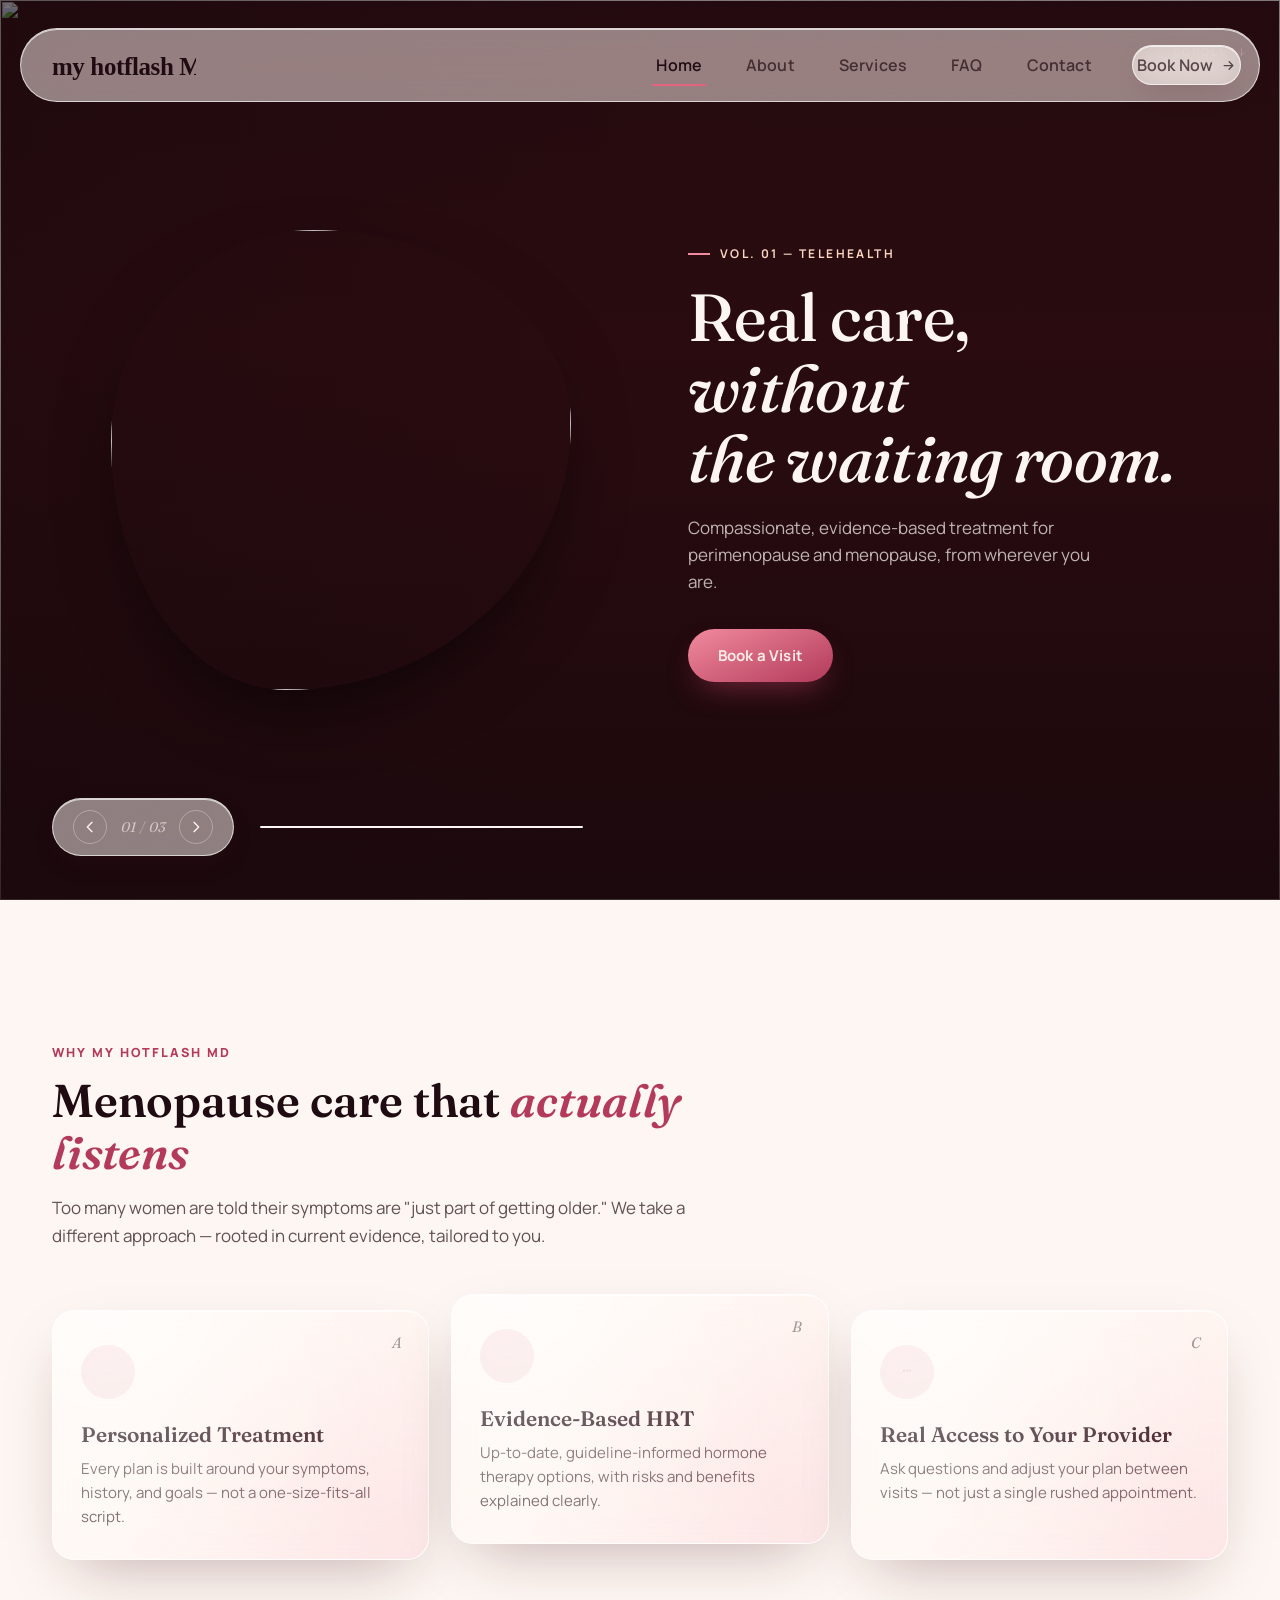
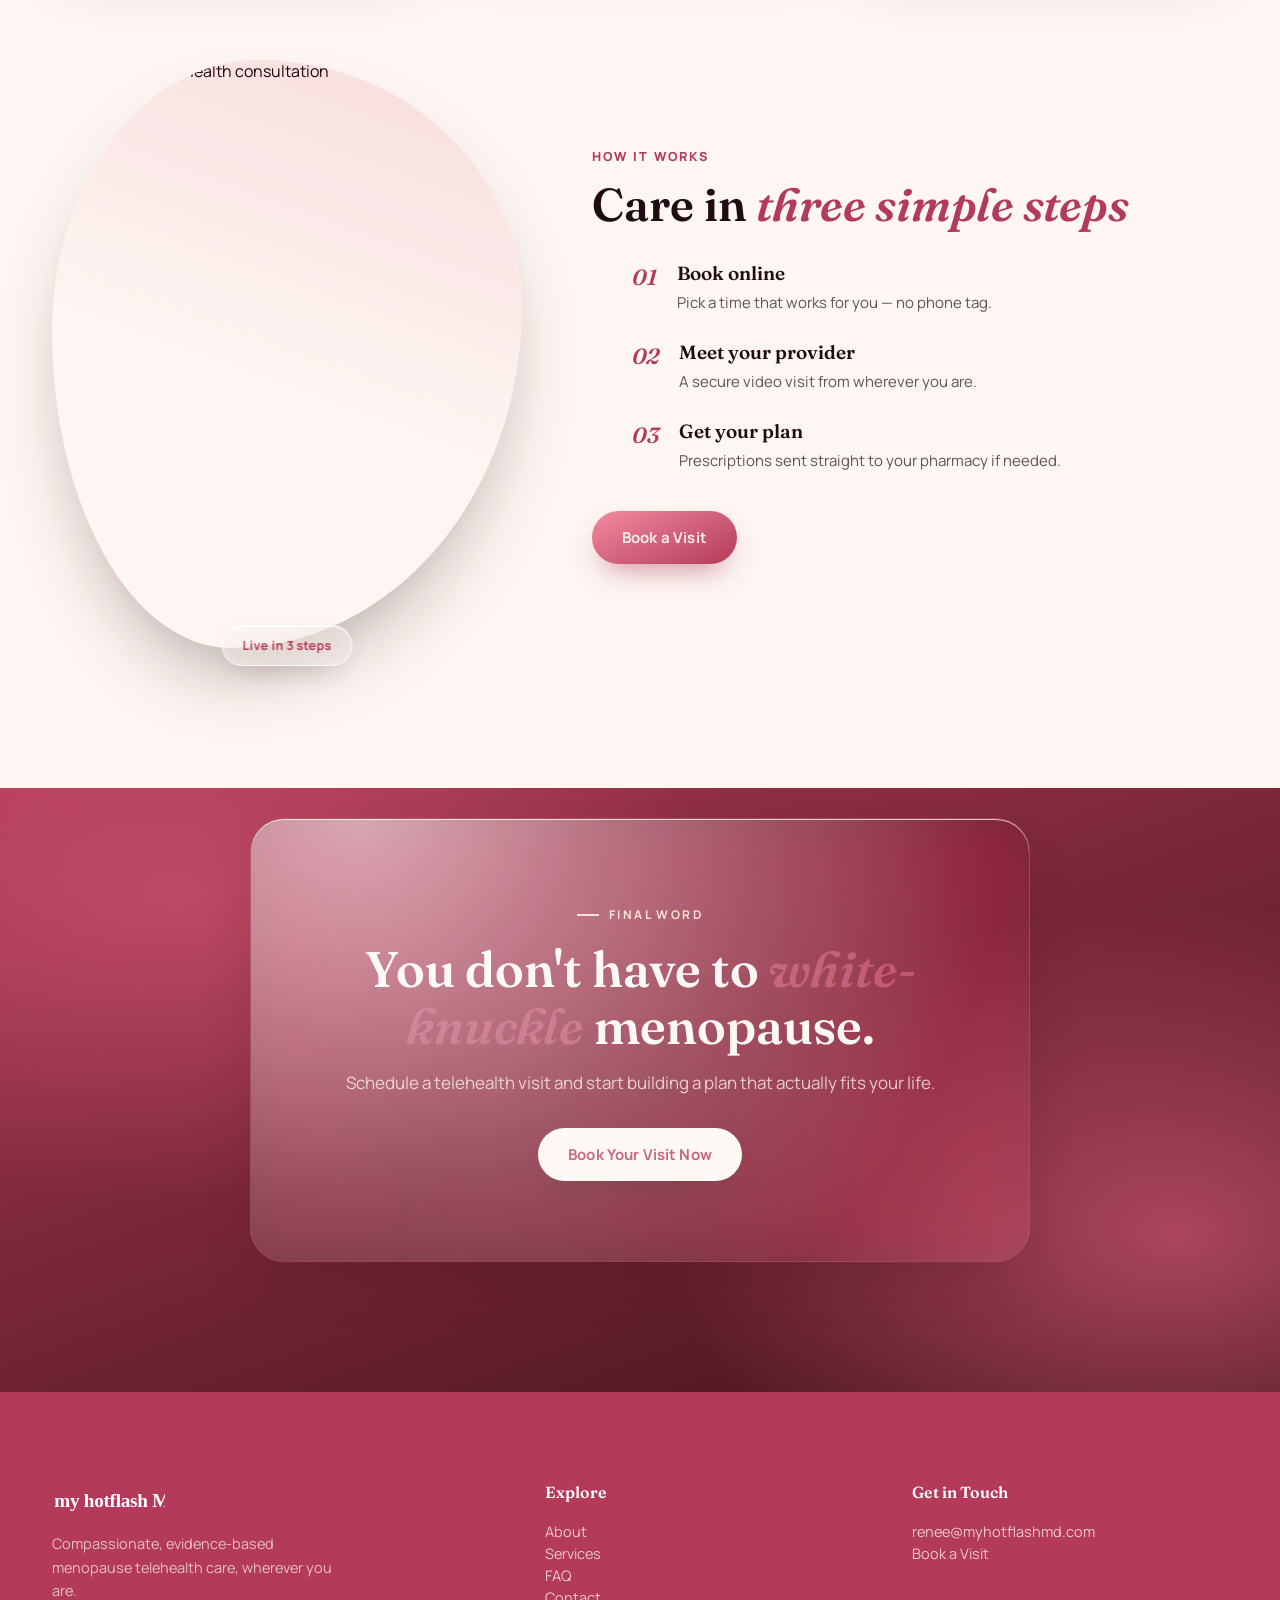
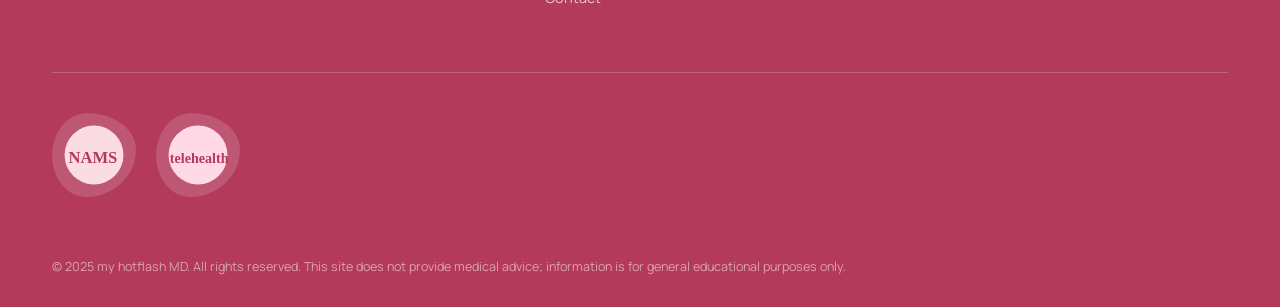
==== index.html @ b51e24e4 "Add files via upload" ====
<!DOCTYPE html>
<html lang="en">
<head>
  <meta charset="UTF-8" />
  <meta name="viewport" content="width=device-width, initial-scale=1.0" />
  <title>my hotflash MD · pink · menopause telehealth</title>
  <meta name="description" content="Compassionate, evidence-based menopause and perimenopause care from the comfort of home. Book a telehealth visit with my hotflash MD." />
  <link rel="icon" href="data:image/svg+xml,%3Csvg xmlns='http://www.w3.org/2000/svg' viewBox='0 0 100 100'%3E%3Ccircle cx='50' cy='50' r='46' fill='%23e5637f'/%3E%3Cpath d='M34 42c4-6 12-8 18-4 6-4 14-2 18 4-2 8-8 14-18 18-10-4-16-10-18-18z' fill='%23fbdce3'/%3E%3C/svg%3E" />
  <link rel="preconnect" href="https://fonts.googleapis.com" />
  <link rel="preconnect" href="https://fonts.gstatic.com" crossorigin />
  <link href="https://fonts.googleapis.com/css2?family=Fraunces:ital,opsz,wght@0,9..144,400;0,9..144,500;0,9..144,600;0,9..144,700;1,9..144,500;1,9..144,600&family=Manrope:wght@400;500;600;700;800&display=swap" rel="stylesheet" />
  <link rel="stylesheet" href="style.css?v=2.0" />
</head>
<body>

<div class="grain" aria-hidden="true"></div>

<header class="site-header" data-header>
  <div class="header-inner">
    <a href="index.html" class="logo-link"><img src="data:image/svg+xml,%3Csvg xmlns='http://www.w3.org/2000/svg' viewBox='0 0 200 60'%3E%3Ctext x='4' y='44' font-family='Fraunces, serif' font-weight='700' font-size='34' fill='%231F0C12' letter-spacing='-0.5'%3Emy hotflash MD%3C/text%3E%3C/svg%3E" alt="my hotflash MD" /></a>

    <nav class="main-nav" data-nav>
      <ul>
        <li><a href="index.html" class="active">Home</a></li>
        <li><a href="about.html">About</a></li>
        <li><a href="services.html">Services</a></li>
        <li><a href="faq.html">FAQ</a></li>
        <li><a href="contact.html">Contact</a></li>
      </ul>
      <a href="https://calendly.com/renee-myhotflashmd/new-meeting" class="nav-cta glass-pill" target="_blank" rel="noopener">
        <span>Book Now</span>
        <svg viewBox="0 0 24 24" width="15" height="15" fill="none" stroke="currentColor" stroke-width="2" stroke-linecap="round" stroke-linejoin="round"><path d="M5 12h14M13 6l6 6-6 6"/></svg>
      </a>
    </nav>

    <button class="nav-toggle" data-nav-toggle aria-label="Toggle menu" aria-expanded="false">
      <span></span><span></span><span></span>
    </button>
  </div>
</header>

<!-- ========== MAGAZINE SPREAD HERO · blurred bg + blob image overlay ========== -->
<section class="spread" data-spread aria-roledescription="carousel" aria-label="Introduction">

  <!-- slide 1 -->
  <article class="spread-slide is-active" data-spread-slide>
    <div class="spread-bg" aria-hidden="true">
      <img src="https://images.unsplash.com/photo-1489533119213-66a5cd877091?w=1400&h=1000&fit=crop&crop=center" alt="" loading="lazy" />
    </div>
    <div class="spread-grid">
      <div class="spread-blob" aria-hidden="true">
        <img src="https://images.unsplash.com/photo-1489533119213-66a5cd877091?w=600&h=600&fit=crop&crop=center" alt="" loading="lazy" />
      </div>
      <div class="spread-copy">
        <span class="issue-tag">Vol. 01 — Telehealth</span>
        <h1>Real care,<br /><em>without the&nbsp;waiting&nbsp;room.</em></h1>
        <p>Compassionate, evidence-based treatment for perimenopause and menopause, from wherever you are.</p>
        <a href="https://calendly.com/renee-myhotflashmd/new-meeting" class="btn btn-primary" target="_blank" rel="noopener">Book a Visit</a>
      </div>
    </div>
  </article>

  <!-- slide 2 -->
  <article class="spread-slide" data-spread-slide>
    <div class="spread-bg" aria-hidden="true">
      <img src="https://images.unsplash.com/photo-1545205597-3d9d02c29597?w=1400&h=1000&fit=crop&crop=center" alt="" loading="lazy" />
    </div>
    <div class="spread-grid">
      <div class="spread-blob" aria-hidden="true">
        <img src="https://images.unsplash.com/photo-1545205597-3d9d02c29597?w=600&h=600&fit=crop&crop=center" alt="" loading="lazy" />
      </div>
      <div class="spread-copy">
        <span class="issue-tag">Vol. 02 — Hormone Therapy</span>
        <h1>Hormone therapy,<br /><em>explained&nbsp;honestly.</em></h1>
        <p>Clear guidance on risks, benefits, and options — grounded in current clinical evidence, not fear.</p>
        <a href="services.html" class="btn btn-outline">Explore Services</a>
      </div>
    </div>
  </article>

  <!-- slide 3 -->
  <article class="spread-slide" data-spread-slide>
    <div class="spread-bg" aria-hidden="true">
      <img src="https://images.unsplash.com/photo-1515377905703-c4788e51af15?w=1400&h=1000&fit=crop&crop=center" alt="" loading="lazy" />
    </div>
    <div class="spread-grid">
      <div class="spread-blob" aria-hidden="true">
        <img src="https://images.unsplash.com/photo-1515377905703-c4788e51af15?w=600&h=600&fit=crop&crop=center" alt="" loading="lazy" />
      </div>
      <div class="spread-copy">
        <span class="issue-tag">Vol. 03 — Ongoing Care</span>
        <h1>A provider<br />who's <em>actually&nbsp;there.</em></h1>
        <p>Ask questions and adjust your plan between visits — not just during one rushed appointment.</p>
        <a href="https://calendly.com/renee-myhotflashmd/new-meeting" class="btn btn-primary" target="_blank" rel="noopener">Book a Visit</a>
      </div>
    </div>
  </article>

  <div class="spread-controls">
    <div class="folio glass-pill">
      <button class="folio-arrow" data-spread-prev aria-label="Previous">
        <svg viewBox="0 0 24 24" width="16" height="16" fill="none" stroke="currentColor" stroke-width="2" stroke-linecap="round" stroke-linejoin="round"><path d="M15 5l-7 7 7 7"/></svg>
      </button>
      <div class="folio-count"><span data-spread-current>01</span><i>/</i><span data-spread-total>03</span></div>
      <button class="folio-arrow" data-spread-next aria-label="Next">
        <svg viewBox="0 0 24 24" width="16" height="16" fill="none" stroke="currentColor" stroke-width="2" stroke-linecap="round" stroke-linejoin="round"><path d="M9 5l7 7-7 7"/></svg>
      </button>
    </div>
    <div class="spread-rail" data-spread-rail>
      <span class="rail-fill" data-spread-fill></span>
    </div>
  </div>

  <div class="scroll-cue">
    <span>Scroll</span>
    <svg viewBox="0 0 24 24" width="13" height="13" fill="none" stroke="currentColor" stroke-width="1.8" stroke-linecap="round" stroke-linejoin="round"><path d="M12 5v14M6 13l6 6 6-6" /></svg>
  </div>
</section>

<!-- ========== WHY SECTION ========== -->
<section class="index-section">
  <div class="container">
    <div class="section-head reveal">
      <span class="eyebrow">Why my hotflash MD</span>
      <h2>Menopause care that <em>actually listens</em></h2>
      <p>Too many women are told their symptoms are "just part of getting older." We take a different approach — rooted in current evidence, tailored to you.</p>
    </div>

    <div class="feature-grid">
      <div class="feature glass reveal" style="--delay:0">
        <div class="glass-sheen"></div>
        <span class="feature-mark">A</span>
        <div class="icon-draw">
          <svg viewBox="0 0 48 48" fill="none" xmlns="http://www.w3.org/2000/svg" stroke-width="1.6" stroke-linecap="round" stroke-linejoin="round">
            <path class="draw-path" d="M24 40s-13-8.6-17.6-16.4C3.5 16.8 6.6 9.5 13 9.5c4 0 6.9 2.3 8.6 4.9 1.7-2.6 4.6-4.9 8.6-4.9 6.4 0 9.5 7.3 6.6 14.1C33.2 31.4 24 40 24 40z" />
          </svg>
        </div>
        <h3>Personalized Treatment</h3>
        <p>Every plan is built around your symptoms, history, and goals — not a one-size-fits-all script.</p>
      </div>

      <div class="feature glass reveal offset" style="--delay:1">
        <div class="glass-sheen"></div>
        <span class="feature-mark">B</span>
        <div class="icon-draw">
          <svg viewBox="0 0 48 48" fill="none" xmlns="http://www.w3.org/2000/svg" stroke-width="1.6" stroke-linecap="round" stroke-linejoin="round">
            <path class="draw-path" d="M28 6H14a4 4 0 0 0-4 4v28a4 4 0 0 0 4 4h20a4 4 0 0 0 4-4V16L28 6z" />
            <path class="draw-path" d="M28 6v10h10" />
            <path class="draw-path" d="M18 26h12M18 32.5h12M18 19.5h6" />
          </svg>
        </div>
        <h3>Evidence-Based HRT</h3>
        <p>Up-to-date, guideline-informed hormone therapy options, with risks and benefits explained clearly.</p>
      </div>

      <div class="feature glass reveal" style="--delay:2">
        <div class="glass-sheen"></div>
        <span class="feature-mark">C</span>
        <div class="icon-draw">
          <svg viewBox="0 0 48 48" fill="none" xmlns="http://www.w3.org/2000/svg" stroke-width="1.6" stroke-linecap="round" stroke-linejoin="round">
            <path class="draw-path" d="M8 10h32v22H16l-8 8V10z" />
            <circle class="draw-dot" cx="18" cy="21" r="1.2" fill="currentColor" stroke="none" />
            <circle class="draw-dot" cx="24" cy="21" r="1.2" fill="currentColor" stroke="none" />
            <circle class="draw-dot" cx="30" cy="21" r="1.2" fill="currentColor" stroke="none" />
          </svg>
        </div>
        <h3>Real Access to Your Provider</h3>
        <p>Ask questions and adjust your plan between visits — not just a single rushed appointment.</p>
      </div>
    </div>
  </div>
</section>

<!-- ========== HOW IT WORKS ========== -->
<section class="notes-section">
  <div class="container story-grid">
    <div class="story-visual reveal">
      <div class="blob-shape">
        <img src="https://images.unsplash.com/photo-1573496359142-b8d87734a5a2?w=600&h=750&fit=crop&crop=center" alt="Woman in a telehealth consultation" loading="lazy" />
      </div>
      <span class="story-tag glass-pill">Live in 3 steps</span>
    </div>
    <div class="story-content">
      <span class="eyebrow">How It Works</span>
      <h2>Care in <em>three simple steps</em></h2>
      <ol class="story-steps">
        <li class="reveal" style="--delay:0">
          <span class="step-index">01</span>
          <div><h3>Book online</h3><p>Pick a time that works for you — no phone tag.</p></div>
        </li>
        <li class="reveal" style="--delay:1">
          <span class="step-index">02</span>
          <div><h3>Meet your provider</h3><p>A secure video visit from wherever you are.</p></div>
        </li>
        <li class="reveal" style="--delay:2">
          <span class="step-index">03</span>
          <div><h3>Get your plan</h3><p>Prescriptions sent straight to your pharmacy if needed.</p></div>
        </li>
      </ol>
      <a href="https://calendly.com/renee-myhotflashmd/new-meeting" class="btn btn-primary" target="_blank" rel="noopener">Book a Visit</a>
    </div>
  </div>
</section>

<!-- ========== CTA ========== -->
<section class="cta-band">
  <div class="cta-glow" aria-hidden="true"></div>
  <div class="container">
    <div class="cta-glass glass reveal">
      <div class="glass-sheen"></div>
      <span class="issue-tag issue-tag--light">Final Word</span>
      <h2>You don't have to <em>white-knuckle</em> menopause.</h2>
      <p>Schedule a telehealth visit and start building a plan that actually fits your life.</p>
      <a href="https://calendly.com/renee-myhotflashmd/new-meeting" class="btn btn-light" target="_blank" rel="noopener">Book Your Visit Now</a>
    </div>
  </div>
</section>

<!-- ========== FOOTER - PINK THEME ========== -->
<footer class="site-footer">
  <div class="footer-blob-bg" aria-hidden="true">
    <div class="blob"></div>
    <div class="blob2"></div>
  </div>

  <div class="container">
    <div class="footer-inner">
      <div class="footer-brand">
        <img src="data:image/svg+xml,%3Csvg xmlns='http://www.w3.org/2000/svg' viewBox='0 0 200 60'%3E%3Ctext x='4' y='44' font-family='Fraunces, serif' font-weight='700' font-size='34' fill='%23fbf1ea' letter-spacing='-0.5'%3Emy hotflash MD%3C/text%3E%3C/svg%3E" alt="my hotflash MD" />
        <p>Compassionate, evidence-based menopause telehealth care, wherever you are.</p>
      </div>
      <div class="footer-col">
        <h4>Explore</h4>
        <ul>
          <li><a href="about.html">About</a></li>
          <li><a href="services.html">Services</a></li>
          <li><a href="faq.html">FAQ</a></li>
          <li><a href="contact.html">Contact</a></li>
        </ul>
      </div>
      <div class="footer-col">
        <h4>Get in Touch</h4>
        <ul>
          <li><a href="mailto:renee@myhotflashmd.com">renee@myhotflashmd.com</a></li>
          <li><a href="https://calendly.com/renee-myhotflashmd/new-meeting" target="_blank" rel="noopener">Book a Visit</a></li>
        </ul>
      </div>
    </div>

    <div class="badge-row">
      <div class="badge-blob">
        <img src="data:image/svg+xml,%3Csvg xmlns='http://www.w3.org/2000/svg' viewBox='0 0 100 100'%3E%3Ccircle cx='50' cy='50' r='46' fill='%23fbdce3'/%3E%3Ctext x='10' y='62' font-family='Fraunces, serif' font-weight='600' font-size='26' fill='%23b33a5a'%3ENAMS%3C/text%3E%3C/svg%3E" alt="NAMS Certified" loading="lazy" />
      </div>
      <div class="badge-blob">
        <img src="data:image/svg+xml,%3Csvg xmlns='http://www.w3.org/2000/svg' viewBox='0 0 100 100'%3E%3Ccircle cx='50' cy='50' r='46' fill='%23ffd9e6'/%3E%3Ctext x='6' y='62' font-family='Fraunces, serif' font-weight='600' font-size='22' fill='%23b33a5a'%3Etelehealth%3C/text%3E%3C/svg%3E" alt="Telehealth Excellence" loading="lazy" />
      </div>
    </div>

    <div class="footer-bottom">
      &copy; 2025 my hotflash MD. All rights reserved. This site does not provide medical advice; information is for general educational purposes only.
    </div>
  </div>
</footer>

<script src="nav.js?v=2.0"></script>
</body>
</html>
---- style.css ----
/* =========================================================
   my hotflash MD — PINK REVIVAL · blurred hero background
   ========================================================= */

:root {
  --paper: #FDF6F2;
  --paper-soft: #FCE8E0;
  --paper-line: rgba(229, 99, 127, 0.2);

  --ink: #1F0C12;
  --ink-soft: rgba(31, 12, 18, 0.7);
  --ink-faint: rgba(31, 12, 18, 0.4);

  --brick: #B0362A;
  --brick-deep: #7C2620;
  --brick-bright: #D4523F;
  --wine: #45141B;
  --wine-deep: #2C0C10;
  --blush: #FAD5C0;
  --gold: #C99A52;

  --rose: #E5637F;
  --rose-bright: #F28B9F;
  --rose-deep: #B33A5A;
  --rose-soft: #FBDCE3;
  --pink-petals: #FFD9E6;
  --pink-mist: rgba(245, 180, 200, 0.35);

  --glass-bg: rgba(255, 250, 246, 0.5);
  --glass-bg-dark: rgba(69, 20, 27, 0.38);
  --glass-border: rgba(255, 255, 255, 0.65);
  --glass-border-dark: rgba(255, 220, 205, 0.25);

  --font-display: "Fraunces", "Iowan Old Style", Georgia, serif;
  --font-body: "Manrope", -apple-system, BlinkMacSystemFont, sans-serif;

  --container: 1240px;
  --radius-lg: 34px;
  --radius-md: 22px;
  --radius-sm: 14px;

  --ease: cubic-bezier(.22, 1, .36, 1);
}

*, *::before, *::after { box-sizing: border-box; }
html { scroll-behavior: smooth; }
@media (prefers-reduced-motion: reduce) {
  html { scroll-behavior: auto; }
  *, *::before, *::after { animation-duration: 0.001ms !important; animation-iteration-count: 1 !important; transition-duration: 0.001ms !important; }
}

body {
  margin: 0;
  font-family: var(--font-body);
  background: var(--paper);
  color: var(--ink);
  -webkit-font-smoothing: antialiased;
  overflow-x: hidden;
}

img { max-width: 100%; display: block; }
a { color: inherit; text-decoration: none; }
ul { list-style: none; margin: 0; padding: 0; }
button { font-family: inherit; cursor: pointer; }
:focus-visible { outline: 2px solid var(--rose); outline-offset: 3px; }

.container {
  max-width: var(--container);
  margin: 0 auto;
  padding: 0 32px;
}

.grain {
  position: fixed; inset: 0; z-index: 2000; pointer-events: none;
  opacity: 0.035; mix-blend-mode: multiply;
  background-image: url("data:image/svg+xml,%3Csvg xmlns='http://www.w3.org/2000/svg' width='120' height='120'%3E%3Cfilter id='n'%3E%3CfeTurbulence type='fractalNoise' baseFrequency='0.9' numOctaves='2' stitchTiles='stitch'/%3E%3C/filter%3E%3Crect width='100%25' height='100%25' filter='url(%23n)'/%3E%3C/svg%3E");
}

/* ---- glass ---- */
.glass {
  position: relative;
  background: var(--glass-bg);
  border: 1px solid var(--glass-border);
  backdrop-filter: blur(22px) saturate(160%);
  -webkit-backdrop-filter: blur(22px) saturate(160%);
  box-shadow:
    0 1px 0 rgba(255,255,255,0.7) inset,
    0 24px 60px -24px rgba(69, 20, 27, 0.35);
  overflow: hidden;
}
.glass-sheen {
  position: absolute; inset: -40%;
  background:
    radial-gradient(circle at 30% 20%, rgba(255,255,255,0.6), transparent 55%),
    radial-gradient(circle at 78% 82%, rgba(240,131,156,0.35), transparent 50%);
  pointer-events: none;
  mix-blend-mode: screen;
  animation: sheen-drift 9s ease-in-out infinite;
}
@keyframes sheen-drift {
  0%, 100% { transform: translate(0,0) rotate(0deg); }
  50% { transform: translate(6%, 4%) rotate(6deg); }
}
.glass-pill {
  display: inline-flex; align-items: center; gap: 8px;
  padding: 11px 20px;
  border-radius: 999px;
  background: var(--glass-bg);
  border: 1px solid var(--glass-border);
  backdrop-filter: blur(18px) saturate(160%);
  -webkit-backdrop-filter: blur(18px) saturate(160%);
  box-shadow: 0 1px 0 rgba(255,255,255,0.7) inset, 0 10px 30px -14px rgba(69,20,27,0.4);
}

.btn {
  display: inline-flex; align-items: center; gap: 10px;
  font-family: var(--font-body);
  font-weight: 700;
  font-size: 15px;
  letter-spacing: 0.01em;
  padding: 16px 30px;
  border-radius: 999px;
  transition: transform .45s var(--ease), box-shadow .45s var(--ease), background .3s ease;
}
.btn-primary {
  background: linear-gradient(155deg, var(--rose-bright), var(--rose-deep));
  color: #FDEDE7;
  box-shadow: 0 14px 30px -12px rgba(179, 58, 90, 0.65);
}
.btn-primary:hover { transform: translateY(-3px); box-shadow: 0 18px 36px -12px rgba(179,58,90,0.75); }
.btn-outline {
  background: transparent;
  color: var(--ink);
  border: 1.5px solid var(--rose-deep);
}
.btn-outline:hover { background: var(--rose-deep); color: var(--paper); transform: translateY(-3px); }
.btn-light {
  background: var(--paper);
  color: var(--rose-deep);
  box-shadow: 0 14px 30px -12px rgba(0,0,0,0.25);
}
.btn-light:hover { transform: translateY(-3px); }

/* ---- header - bigger & responsive ---- */
.site-header {
  position: fixed; top: 0; left: 0; right: 0; z-index: 500;
  padding: 28px 0;
  transition: padding .4s var(--ease), background .4s var(--ease);
}
.site-header.is-scrolled { padding: 16px 0; }
.header-inner {
  max-width: var(--container);
  margin: 0 auto;
  padding: 14px 18px 14px 28px;
  display: flex; align-items: center; justify-content: space-between;
  border-radius: 999px;
  background: rgba(255, 250, 246, 0.5);
  border: 1px solid var(--glass-border);
  backdrop-filter: blur(24px) saturate(180%);
  -webkit-backdrop-filter: blur(24px) saturate(180%);
  box-shadow: 0 1px 0 rgba(255,255,255,0.7) inset;
  transition: box-shadow .4s var(--ease), background .4s var(--ease), padding .4s var(--ease);
}
.site-header.is-scrolled .header-inner {
  background: rgba(255, 250, 246, 0.88);
  box-shadow: 0 1px 0 rgba(255,255,255,0.7) inset, 0 16px 40px -22px rgba(69,20,27,0.35);
}
.logo-link img { height: 44px; width: auto; }

.main-nav {
  display: flex; align-items: center; gap: 36px;
}
.main-nav ul {
  display: flex; gap: 36px;
}
.main-nav a {
  font-size: 16px; font-weight: 600; color: var(--ink-soft);
  position: relative; padding: 8px 4px;
  letter-spacing: 0.01em;
}
.main-nav a::after {
  content: ""; position: absolute; left: 0; right: 100%; bottom: -2px; height: 2.5px;
  background: var(--rose); transition: right .35s var(--ease);
  border-radius: 2px;
}
.main-nav a:hover, .main-nav a.active { color: var(--ink); }
.main-nav a:hover::after, .main-nav a.active::after { right: 0; }

.nav-cta {
  font-size: 15px; font-weight: 700; color: var(--rose-deep);
  padding: 12px 24px;
}
.nav-cta svg { transition: transform .3s var(--ease); }
.nav-cta:hover svg { transform: translateX(4px); }

.nav-toggle {
  display: none; width: 48px; height: 48px; border-radius: 50%;
  background: transparent; border: none;
  flex-direction: column; align-items: center; justify-content: center; gap: 6px;
  padding: 0;
}
.nav-toggle span {
  width: 24px; height: 2.5px; background: var(--ink); border-radius: 2px;
  transition: transform .35s var(--ease), opacity .3s ease;
}
.nav-toggle.is-open span:nth-child(1) { transform: translateY(8.5px) rotate(45deg); }
.nav-toggle.is-open span:nth-child(2) { opacity: 0; }
.nav-toggle.is-open span:nth-child(3) { transform: translateY(-8.5px) rotate(-45deg); }

/* ---- HERO · full-bleed background + blob image overlay ---- */
.spread {
  position: relative;
  height: 100svh;
  min-height: 620px;
  overflow: hidden;
  background: var(--wine-deep);
}

.spread-slide {
  position: absolute; inset: 0;
  opacity: 0;
  transition: opacity 1.1s var(--ease);
  pointer-events: none;
  display: flex;
  align-items: center;
  justify-content: center;
}
.spread-slide.is-active {
  opacity: 1;
  pointer-events: auto;
  z-index: 1;
}

.spread-bg {
  position: absolute; inset: 0;
  overflow: hidden;
}
.spread-bg img {
  width: 100%; height: 100%;
  object-fit: cover;
  transform: scale(1.06);
  transition: transform 9s linear;
}
.spread-slide.is-active .spread-bg img { transform: scale(1); }

.spread-bg::after {
  content: "";
  position: absolute; inset: 0;
  background:
    linear-gradient(0deg, rgba(23, 8, 12, 0.78) 0%, rgba(23, 8, 12, 0.32) 42%, rgba(23, 8, 12, 0.12) 62%, rgba(23, 8, 12, 0.38) 100%),
    linear-gradient(100deg, rgba(23, 8, 12, 0.34) 0%, transparent 46%);
}

.spread-blob {
  position: relative;
  z-index: 2;
  width: clamp(260px, 40vw, 460px);
  aspect-ratio: 1/1;
  border-radius: 44% 56% 62% 38% / 46% 42% 58% 54%;
  overflow: hidden;
  box-shadow: 0 30px 70px -20px rgba(0,0,0,0.6);
  animation: float-slow 8s ease-in-out infinite;
  margin-right: auto;
  margin-left: 5%;
  flex-shrink: 0;
}
.spread-blob img {
  width: 100%; height: 100%;
  object-fit: cover;
  transition: transform .8s var(--ease);
}
.spread-blob:hover img { transform: scale(1.08); }

@keyframes float-slow {
  0%, 100% { transform: translate(0, 0) rotate(0deg); }
  50% { transform: translate(2%, -3%) rotate(2deg); }
}

.spread-grid {
  position: relative; z-index: 1;
  height: 100%;
  width: 100%;
  max-width: var(--container);
  margin: 0 auto;
  padding: 150px 32px 130px;
  display: flex;
  align-items: center;
  justify-content: space-between;
  gap: 40px;
}

.spread-copy {
  max-width: 540px;
  flex-shrink: 0;
}
.issue-tag {
  display: inline-flex; align-items: center; gap: 10px;
  font-family: var(--font-body); font-weight: 700; font-size: 12px;
  letter-spacing: 0.2em; text-transform: uppercase;
  color: var(--blush);
}
.issue-tag::before {
  content: ""; width: 22px; height: 1.5px; background: var(--rose-bright);
}
.issue-tag--light { color: var(--blush); }
.issue-tag--light::before { background: var(--blush); }

.spread-copy h1 {
  font-family: var(--font-display);
  font-weight: 500;
  font-size: clamp(38px, 5.2vw, 68px);
  line-height: 1.06;
  letter-spacing: -0.01em;
  margin: 20px 0 20px;
  color: var(--paper);
}
.spread-copy h1 em {
  font-style: italic; font-weight: 500;
  color: var(--paper);
}
.spread-copy p {
  font-size: 17px; line-height: 1.6; color: rgba(253, 246, 242, 0.72);
  max-width: 420px; margin: 0 0 34px;
}

.spread-controls {
  position: absolute; z-index: 2; left: 0; right: 0; bottom: 0;
  max-width: var(--container); margin: 0 auto; padding: 0 32px 44px;
  display: flex; align-items: center; gap: 26px;
}
.folio {
  display: flex; align-items: center; gap: 14px;
  flex-shrink: 0;
}
.folio-arrow {
  width: 34px; height: 34px; border-radius: 50%;
  display: flex; align-items: center; justify-content: center;
  background: transparent; color: var(--paper);
  border: 1px solid rgba(253, 246, 242, 0.32);
  transition: transform .3s var(--ease), border-color .3s ease, background .3s ease;
}
.folio-arrow:hover { border-color: var(--paper); background: rgba(253,246,242,0.1); transform: scale(1.06); }
.folio-count { font-family: var(--font-display); font-style: italic; font-size: 14px; color: rgba(253,246,242,0.6); display: flex; gap: 3px; }
.folio-count i { opacity: 0.5; font-style: normal; }

.spread-rail {
  position: relative; flex: 1;
  display: flex; gap: 8px;
}
.spread-rail .rail-fill {
  display: block;
  height: 2px;
  border-radius: 2px;
  background: var(--paper);
  transition: transform 0.6s var(--ease), width 0.6s var(--ease);
  width: calc(100% / 3);
  transform: translateX(0%);
}

.scroll-cue {
  position: absolute; z-index: 2; top: 44px; right: 32px;
  display: flex; align-items: center; gap: 8px;
  font-size: 11px; font-weight: 700; letter-spacing: 0.18em; text-transform: uppercase;
  color: rgba(253, 246, 242, 0.5);
}
.scroll-cue svg { animation: cue-bob 2.4s ease-in-out infinite; }
@keyframes cue-bob { 0%,100% { transform: translateY(0); } 50% { transform: translateY(5px); } }

/* ---- reveal ---- */
.reveal { opacity: 0; transform: translateY(28px); transition: opacity .8s var(--ease), transform .8s var(--ease); transition-delay: calc(var(--delay, 0) * 90ms); }
.reveal.is-visible { opacity: 1; transform: translateY(0); }

/* ---- index section ---- */
.index-section { padding: 140px 0 40px; position: relative; }
.section-head { max-width: 640px; margin-bottom: 60px; }
.eyebrow {
  display: inline-block; font-size: 12.5px; font-weight: 800; letter-spacing: 0.16em;
  text-transform: uppercase; color: var(--rose-deep); margin-bottom: 14px;
}
.section-head h2, .story-content h2 {
  font-family: var(--font-display); font-weight: 600; font-size: clamp(30px, 4vw, 46px);
  line-height: 1.12; color: var(--ink); margin: 0 0 16px;
}
.section-head h2 em, .story-content h2 em, .cta-glass h2 em { font-style: italic; color: var(--rose-deep); }
.section-head p { font-size: 17px; line-height: 1.65; color: var(--ink-soft); margin: 0; }

.feature-grid {
  display: grid; grid-template-columns: repeat(3, 1fr); gap: 22px;
}
.feature {
  border-radius: var(--radius-md);
  padding: 34px 28px 30px;
  transition: transform .5s var(--ease), box-shadow .5s var(--ease);
}
.feature:hover { transform: translateY(-8px); }
.feature.offset { transform: translateY(-16px); }
.feature.offset:hover { transform: translateY(-24px); }
.feature-mark {
  position: absolute; top: 22px; right: 26px;
  font-family: var(--font-display); font-style: italic; font-size: 15px; color: var(--ink-faint);
}
.icon-draw {
  width: 54px; height: 54px; border-radius: 50%;
  display: flex; align-items: center; justify-content: center;
  color: var(--rose-deep);
  background: linear-gradient(160deg, rgba(229,99,127,0.18), rgba(179,58,90,0.10));
  margin-bottom: 22px;
  transition: transform .5s var(--ease), background .5s ease;
}
.icon-draw svg { width: 24px; height: 24px; }
.feature:hover .icon-draw {
  transform: rotate(-8deg) scale(1.08);
  background: linear-gradient(160deg, rgba(229,99,127,0.3), rgba(179,58,90,0.16));
}
.draw-path {
  stroke-dasharray: 140; stroke-dashoffset: 140;
  animation: draw-in 1.6s var(--ease) forwards;
  animation-play-state: paused;
}
.feature.is-visible .draw-path { animation-play-state: running; }
.draw-dot { opacity: 0; animation: dot-in .4s ease forwards 1.2s; animation-play-state: paused; }
.feature.is-visible .draw-dot { animation-play-state: running; }
@keyframes draw-in { to { stroke-dashoffset: 0; } }
@keyframes dot-in { to { opacity: 1; } }

.feature h3 { font-family: var(--font-display); font-weight: 600; font-size: 21px; margin: 0 0 10px; color: var(--ink); }
.feature p { font-size: 15px; line-height: 1.6; color: var(--ink-soft); margin: 0; }

/* ---- notes ---- */
.notes-section { padding: 60px 0 140px; }
.story-grid { display: grid; grid-template-columns: 0.85fr 1.15fr; gap: 70px; align-items: center; }
.story-visual { position: relative; }
.blob-shape {
  position: relative;
  border-radius: 44% 56% 62% 38% / 46% 42% 58% 54%;
  overflow: hidden;
  box-shadow: 0 40px 80px -30px rgba(44,12,16,0.4);
  animation: float-slow 8s ease-in-out infinite;
}
.blob-shape::after {
  content: ""; position: absolute; inset: 0;
  background: linear-gradient(200deg, rgba(229,99,127,0.18), transparent 55%);
  mix-blend-mode: soft-light;
}
.blob-shape img {
  width: 100%; height: 100%; object-fit: cover; aspect-ratio: 4/5;
  filter: saturate(1.12) contrast(1.05);
  transition: transform .8s var(--ease);
}
.blob-shape:hover img { transform: scale(1.06); }
.story-tag {
  position: absolute; bottom: -18px; left: 50%; transform: translateX(-50%);
  font-size: 12.5px; font-weight: 700; color: var(--rose-deep);
  white-space: nowrap;
  animation: float-slow 5s ease-in-out infinite;
}
.story-steps { margin: 30px 0 38px; display: flex; flex-direction: column; gap: 26px; }
.story-steps li { display: flex; gap: 20px; align-items: flex-start; }
.step-index {
  font-family: var(--font-display); font-style: italic; font-weight: 600; font-size: 22px;
  color: var(--rose-deep); flex-shrink: 0; padding-top: 2px;
}
.story-steps h3 { font-family: var(--font-display); font-weight: 600; font-size: 19px; margin: 0 0 6px; }
.story-steps p { font-size: 15px; color: var(--ink-soft); margin: 0; line-height: 1.55; }

/* ---- cta ---- */
.cta-band {
  position: relative; padding: 30px 0 130px; overflow: hidden;
}
.cta-glow {
  position: absolute; inset: -10% -10% -30%;
  background:
    radial-gradient(60% 60% at 20% 20%, rgba(229,99,127,0.5), transparent 60%),
    radial-gradient(55% 65% at 85% 60%, rgba(229,99,127,0.6), transparent 60%),
    linear-gradient(160deg, var(--rose-deep), var(--wine-deep));
  border-radius: 60px;
  z-index: 0;
  animation: glow-turn 16s linear infinite;
}
@keyframes glow-turn {
  0% { filter: hue-rotate(0deg); }
  50% { filter: hue-rotate(4deg); }
  100% { filter: hue-rotate(0deg); }
}
.cta-band .container { position: relative; z-index: 1; }
.cta-glass {
  background: var(--glass-bg-dark);
  border-color: var(--glass-border-dark);
  border-radius: var(--radius-lg);
  padding: 80px 60px;
  text-align: center;
  max-width: 780px; margin: 0 auto;
}
.cta-glass h2 {
  font-family: var(--font-display); font-weight: 600; font-size: clamp(30px, 4.6vw, 50px);
  color: var(--paper); margin: 18px 0 16px; line-height: 1.14;
}
.cta-glass p { color: rgba(251,241,234,0.78); font-size: 17px; margin: 0 0 34px; }

/* ---- footer - PINK THEME ---- */
.site-footer {
  position: relative; overflow: hidden;
  background: var(--rose-deep);
  color: rgba(255, 250, 246, 0.92);
  padding: 90px 0 30px;
}
.site-footer .footer-blob-bg .blob,
.site-footer .footer-blob-bg .blob2 {
  background: var(--rose-bright);
  opacity: 0.4;
}
.site-footer .footer-blob-bg .blob {
  background: #d45a7a;
  top: -180px; left: -160px;
}
.site-footer .footer-blob-bg .blob2 {
  background: #f28b9f;
  bottom: -180px; right: -140px;
}

.footer-inner { display: grid; grid-template-columns: 1.4fr 1fr 1fr; gap: 50px; padding-bottom: 56px; border-bottom: 1px solid rgba(255,255,255,0.2); }
.footer-brand img { height: 34px; margin-bottom: 16px; filter: brightness(0) invert(1); }
.footer-brand p { font-size: 14.5px; line-height: 1.6; color: rgba(255,250,246,0.7); max-width: 280px; }
.footer-col h4 { font-family: var(--font-display); font-weight: 600; font-size: 16px; margin: 0 0 18px; color: #fff; }
.footer-col a { font-size: 14.5px; color: rgba(255,250,246,0.75); transition: color .3s ease; }
.footer-col a:hover { color: #fff; }

.badge-row { display: flex; gap: 20px; padding: 40px 0; }
.badge-blob {
  width: 84px; height: 84px; border-radius: 42% 58% 60% 40% / 50% 44% 56% 50%;
  overflow: hidden; background: rgba(255,255,255,0.15); padding: 10px;
  display: flex; align-items: center; justify-content: center;
  transition: transform .5s var(--ease), background .5s ease;
}
.badge-blob:hover { transform: translateY(-4px) rotate(-3deg); background: rgba(255,255,255,0.25); }
.badge-blob img { width: 100%; height: 100%; object-fit: contain; }

.footer-bottom { font-size: 12.5px; color: rgba(255,250,246,0.55); line-height: 1.6; padding-top: 20px; }

/* ---- page-specific styles ---- */
.page-hero {
  padding: 160px 0 80px;
  background: var(--wine-deep);
  text-align: center;
  position: relative;
  overflow: hidden;
}
.page-hero::before {
  content: '';
  position: absolute; inset: 0;
  background:
    radial-gradient(600px 600px at 80% 20%, rgba(229, 99, 127, 0.25), transparent 60%),
    radial-gradient(500px 500px at 20% 80%, rgba(69, 20, 27, 0.3), transparent 60%);
  animation: auroraDrift 24s ease-in-out infinite alternate;
}
.page-hero .container { position: relative; z-index: 2; }
.page-hero h1 { color: #fff; font-family: var(--font-display); font-weight: 500; font-size: clamp(2.6rem, 6vw, 4.8rem); }
.page-hero p { color: rgba(255,255,255,0.78); max-width: 560px; margin: 0 auto; font-size: 1.1rem; }
.page-hero .eyebrow { color: var(--rose-bright); }

.service-list { display: flex; flex-direction: column; gap: 16px; }
.service-row {
  display: grid;
  grid-template-columns: 1fr 1fr;
  gap: 48px;
  align-items: center;
  padding: 48px 0;
  border-bottom: 1px solid var(--paper-line);
}
.service-row:last-child { border-bottom: none; }
.service-row.reverse .service-text { order: 2; }
.service-row.reverse .service-visual { order: 1; }

.service-visual {
  position: relative;
  aspect-ratio: 4/3;
  border-radius: 20px;
  overflow: hidden;
}
.service-visual .blob-shape {
  position: absolute; inset: 0;
  border-radius: 42% 58% 52% 48% / 48% 50% 50% 52%;
  overflow: hidden;
}
.service-visual .blob-shape img {
  width: 100%;
  height: 100%;
  object-fit: cover;
  transition: transform 0.6s var(--ease), filter 0.6s var(--ease);
  filter: saturate(0.9) sepia(0.06) hue-rotate(-6deg);
}
.service-visual .blob-shape:hover img {
  transform: scale(1.04);
}

.service-features {
  list-style: none; padding: 0; margin: 18px 0 24px;
}
.service-features li {
  padding-left: 24px;
  position: relative;
  margin-bottom: 8px;
  color: var(--ink-soft);
}
.service-features li::before {
  content: '';
  position: absolute; left: 0; top: 10px;
  width: 10px; height: 2px;
  background: var(--rose);
  border-radius: 2px;
}

.contact-grid {
  display: grid;
  grid-template-columns: 1fr 1fr;
  gap: 60px;
}
.contact-item {
  display: flex;
  gap: 16px;
  padding: 16px 0;
  border-bottom: 1px solid var(--paper-line);
}
.contact-item:last-child { border-bottom: none; }
.contact-icon {
  width: 44px; height: 44px;
  border-radius: 50%;
  background: var(--paper-soft);
  border: 1px solid var(--paper-line);
  display: flex; align-items: center; justify-content: center;
  flex-shrink: 0;
}
.contact-icon svg { width: 18px; height: 18px; stroke: var(--rose-deep); }
.contact-form { margin-top: 16px; }
.contact-form label { font-weight: 600; font-size: 0.9rem; display: block; margin-bottom: 4px; color: var(--ink); }
.contact-form input, .contact-form textarea {
  width: 100%; padding: 12px 16px;
  border: 1.5px solid var(--paper-line); border-radius: 12px;
  font-family: inherit; font-size: 0.98rem;
  background: #fff; transition: border-color 0.3s ease;
}
.contact-form input:focus, .contact-form textarea:focus {
  outline: none; border-color: var(--rose);
}
.contact-form .btn { width: 100%; }
.form-note { font-size: 0.85rem; color: var(--ink-soft); margin: -4px 0 12px; }

.faq-container { max-width: 780px; margin: 0 auto; }
.faq-item {
  background: #fff;
  border: 1px solid var(--paper-line);
  border-radius: 16px;
  margin-bottom: 14px;
  overflow: hidden;
  transition: box-shadow 0.3s ease;
}
.faq-item:hover { box-shadow: 0 8px 30px rgba(69, 20, 27, 0.08); }
.faq-item summary {
  cursor: pointer;
  padding: 22px 28px;
  font-weight: 600;
  font-family: var(--font-display);
  font-size: 1.08rem;
  color: var(--ink);
  list-style: none;
  display: flex; justify-content: space-between; align-items: center;
}
.faq-item summary::-webkit-details-marker { display: none; }
.faq-item summary::after {
  content: '+';
  font-size: 1.5rem;
  color: var(--rose);
  margin-left: 16px;
  flex-shrink: 0;
  transition: transform 0.3s ease;
}
.faq-item[open] summary::after { content: '\2212'; }
.faq-item .faq-answer { padding: 0 28px 24px; color: var(--ink-soft); }

/* ---- responsive ---- */
@media (max-width: 1080px) {
  .spread-grid { flex-direction: column; justify-content: center; text-align: center; padding: 130px 32px 120px; }
  .spread-copy { max-width: 100%; }
  .spread-copy p { margin-left: auto; margin-right: auto; }
  .spread-blob { width: clamp(200px, 50vw, 340px); margin: 0 auto 30px; }
  .issue-tag { justify-content: center; }
  .story-grid { grid-template-columns: 1fr; gap: 50px; }
  .story-visual { max-width: 360px; margin: 0 auto; }
  .contact-grid { grid-template-columns: 1fr; }
  .service-row { grid-template-columns: 1fr; }
  .service-row.reverse .service-text { order: 1; }
  .service-row.reverse .service-visual { order: 2; }
}

@media (max-width: 860px) {
  .main-nav ul {
    position: fixed; inset: 90px 16px auto 16px;
    flex-direction: column; align-items: stretch; gap: 4px;
    background: rgba(255,250,246,0.96);
    backdrop-filter: blur(28px) saturate(180%);
    border: 1px solid var(--glass-border);
    border-radius: var(--radius-md);
    padding: 18px 16px;
    box-shadow: 0 24px 60px -20px rgba(69,20,27,0.4);
    opacity: 0; visibility: hidden; transform: translateY(-18px);
    transition: opacity .35s var(--ease), transform .35s var(--ease), visibility 0s linear .35s;
  }
  .main-nav.is-open ul {
    opacity: 1; visibility: visible; transform: translateY(0);
    transition: opacity .35s var(--ease), transform .35s var(--ease);
  }
  .main-nav ul li a {
    display: block; padding: 14px 16px; border-radius: 12px; font-size: 17px;
  }
  .main-nav ul li a:hover { background: rgba(229,99,127,0.08); }
  .main-nav ul li a::after { display: none; }
  .nav-cta span { display: none; }
  .nav-cta { padding: 12px 16px; font-size: 14px; }
  .nav-toggle { display: flex; }

  .header-inner { padding: 10px 14px; }
  .logo-link img { height: 38px; }

  .index-section { padding: 100px 0 20px; }
  .feature-grid { grid-template-columns: 1fr; }
  .feature.offset { transform: none; }
  .feature.offset:hover { transform: translateY(-8px); }

  .cta-glass { padding: 56px 30px; }
  .footer-inner { grid-template-columns: 1fr; gap: 36px; }
}

@media (max-width: 560px) {
  .container { padding: 0 20px; }
  .header-inner { padding: 8px 10px; border-radius: 40px; }
  .logo-link img { height: 32px; }
  .main-nav ul { inset: 80px 12px auto 12px; padding: 14px; }
  .main-nav ul li a { font-size: 16px; padding: 12px 14px; }
  .nav-toggle { width: 42px; height: 42px; gap: 5px; }
  .nav-toggle span { width: 20px; height: 2px; }

  .spread { padding: 118px 0 40px; min-height: auto; }
  .spread-grid { padding: 0 20px; }
  .spread-copy h1 { font-size: clamp(34px, 10vw, 46px); }
  .spread-copy p { font-size: 16px; }
  .spread-controls { padding: 0 20px; flex-wrap: wrap; }
  .scroll-cue { display: none; }
  .btn { padding: 14px 24px; font-size: 14px; }
  .spread-blob { width: clamp(160px, 60vw, 260px); }
}
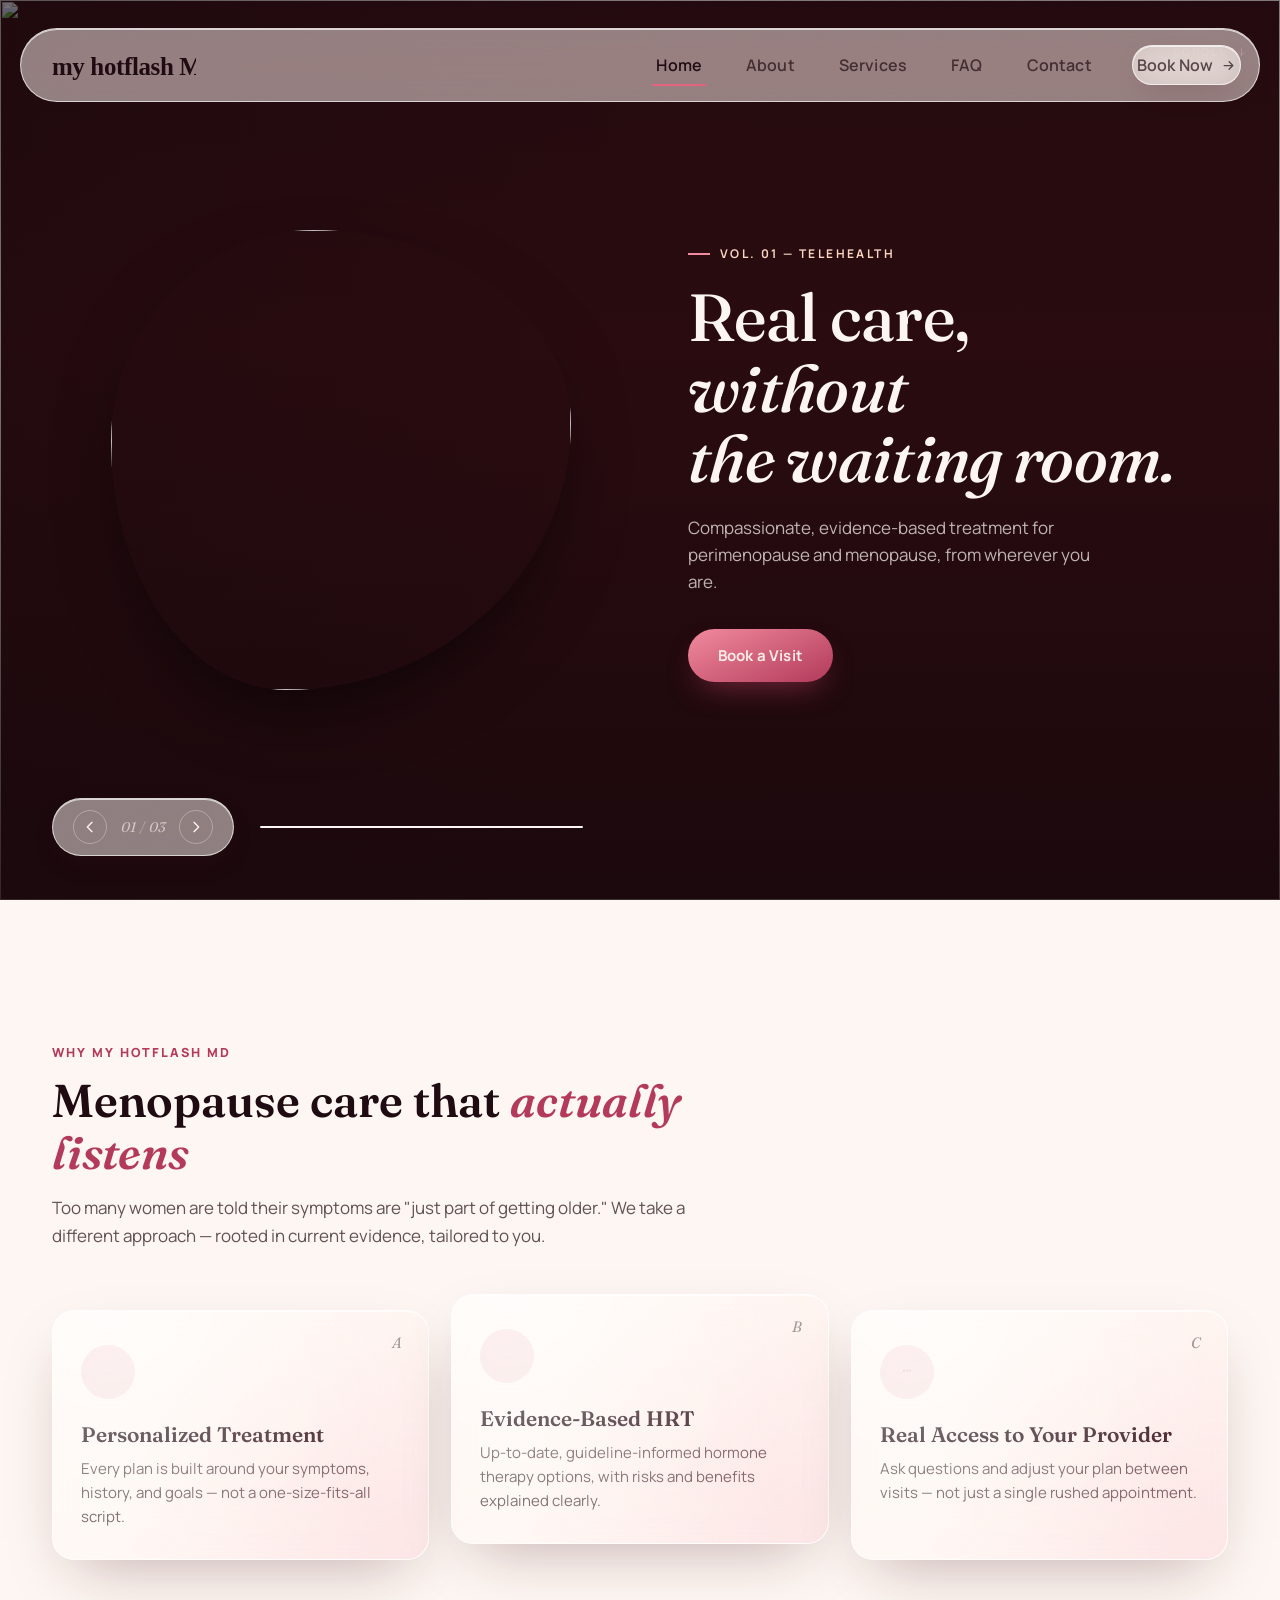
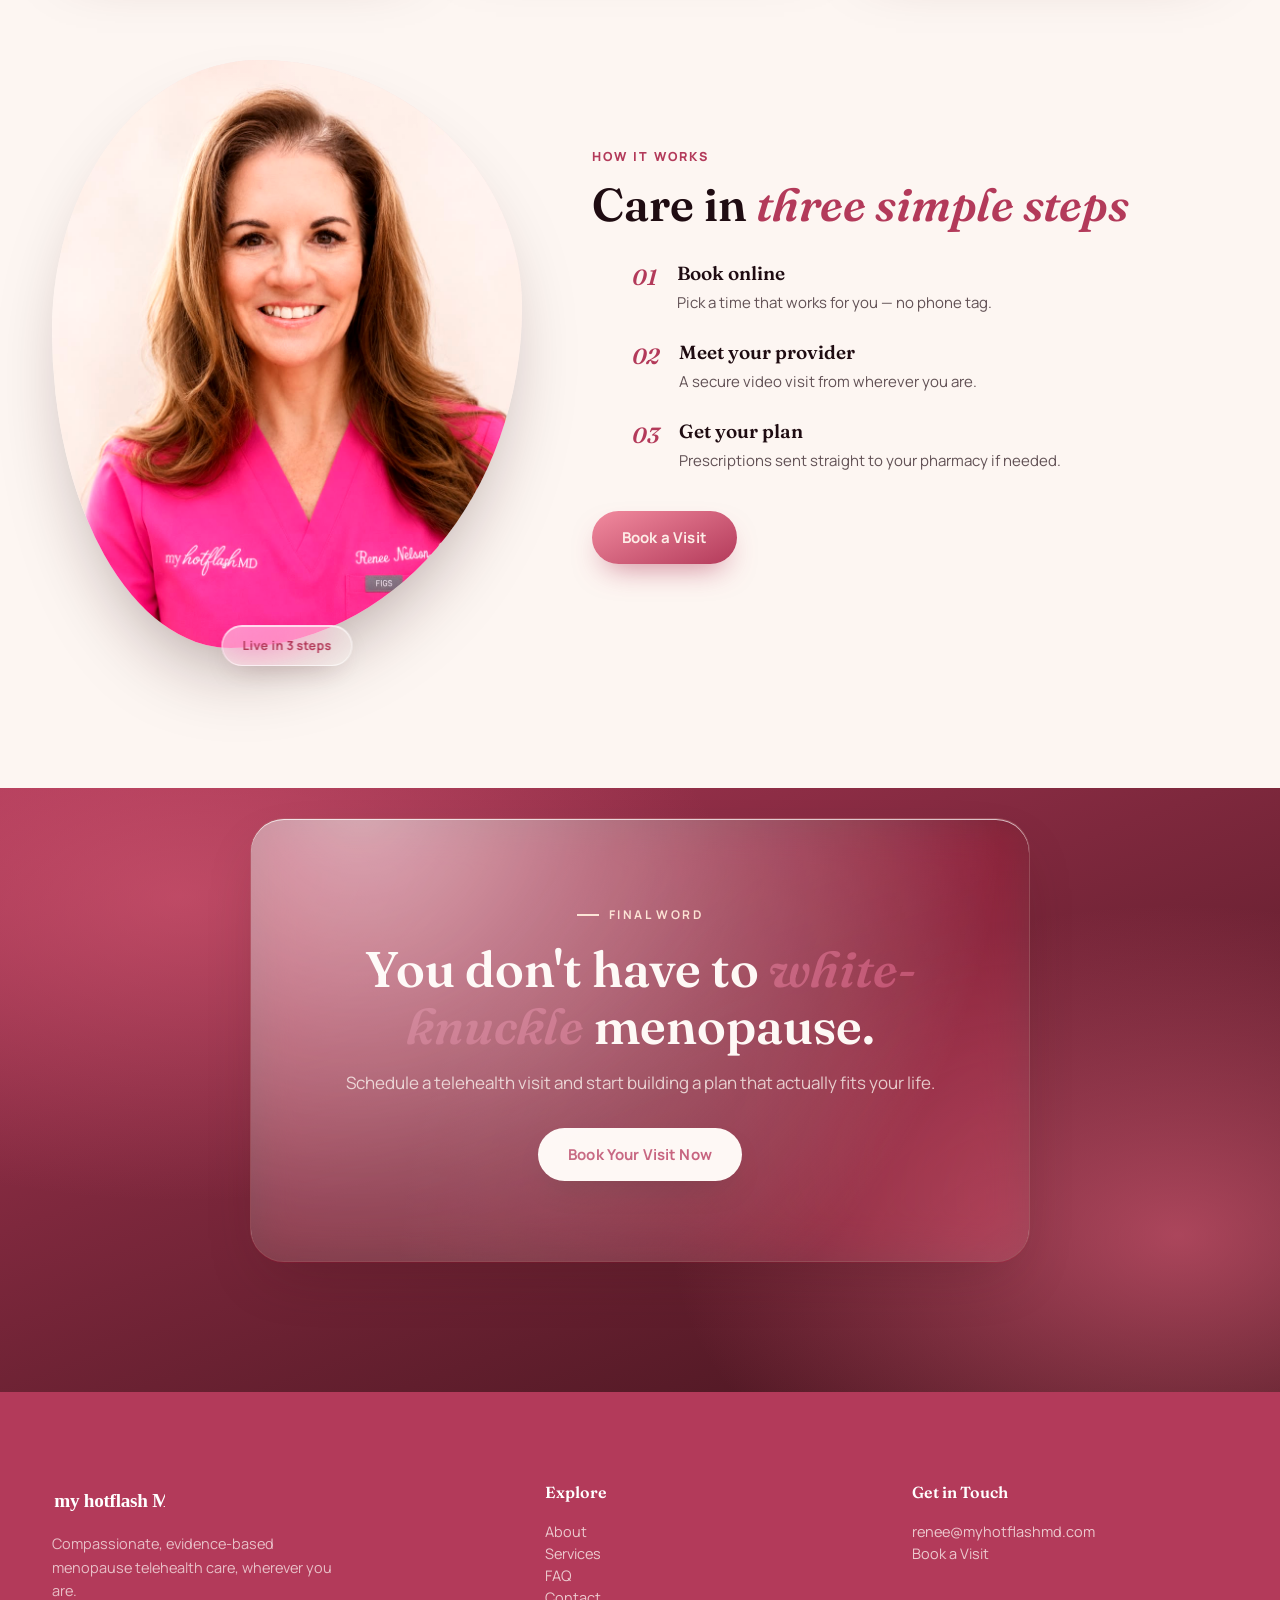
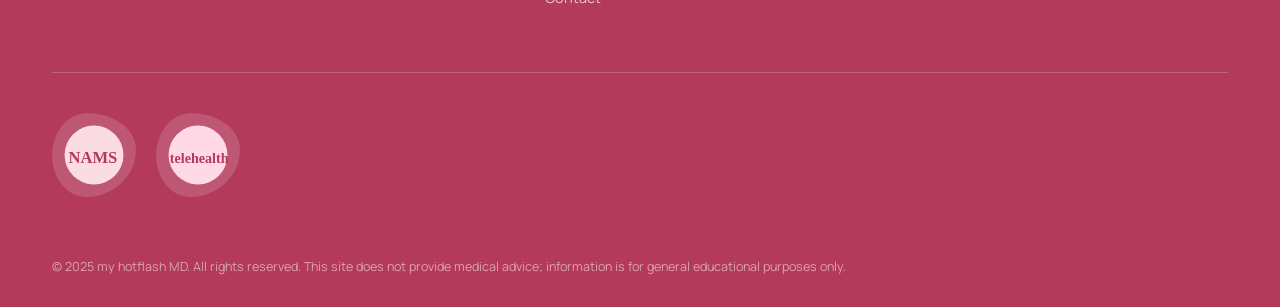
==== commit fa260441: "Replace image source with local profile image" ====
--- a/index.html
+++ b/index.html
@@ -176,7 +176,7 @@
   <div class="container story-grid">
     <div class="story-visual reveal">
       <div class="blob-shape">
-        <img src="https://images.unsplash.com/photo-1573496359142-b8d87734a5a2?w=600&h=750&fit=crop&crop=center" alt="Woman in a telehealth consultation" loading="lazy" />
+        <img src="assets/profile.jpeg" alt="Woman in a telehealth consultation" loading="lazy" />
       </div>
       <span class="story-tag glass-pill">Live in 3 steps</span>
     </div>
@@ -264,4 +264,4 @@
 
 <script src="nav.js?v=2.0"></script>
 </body>
-</html>+</html>
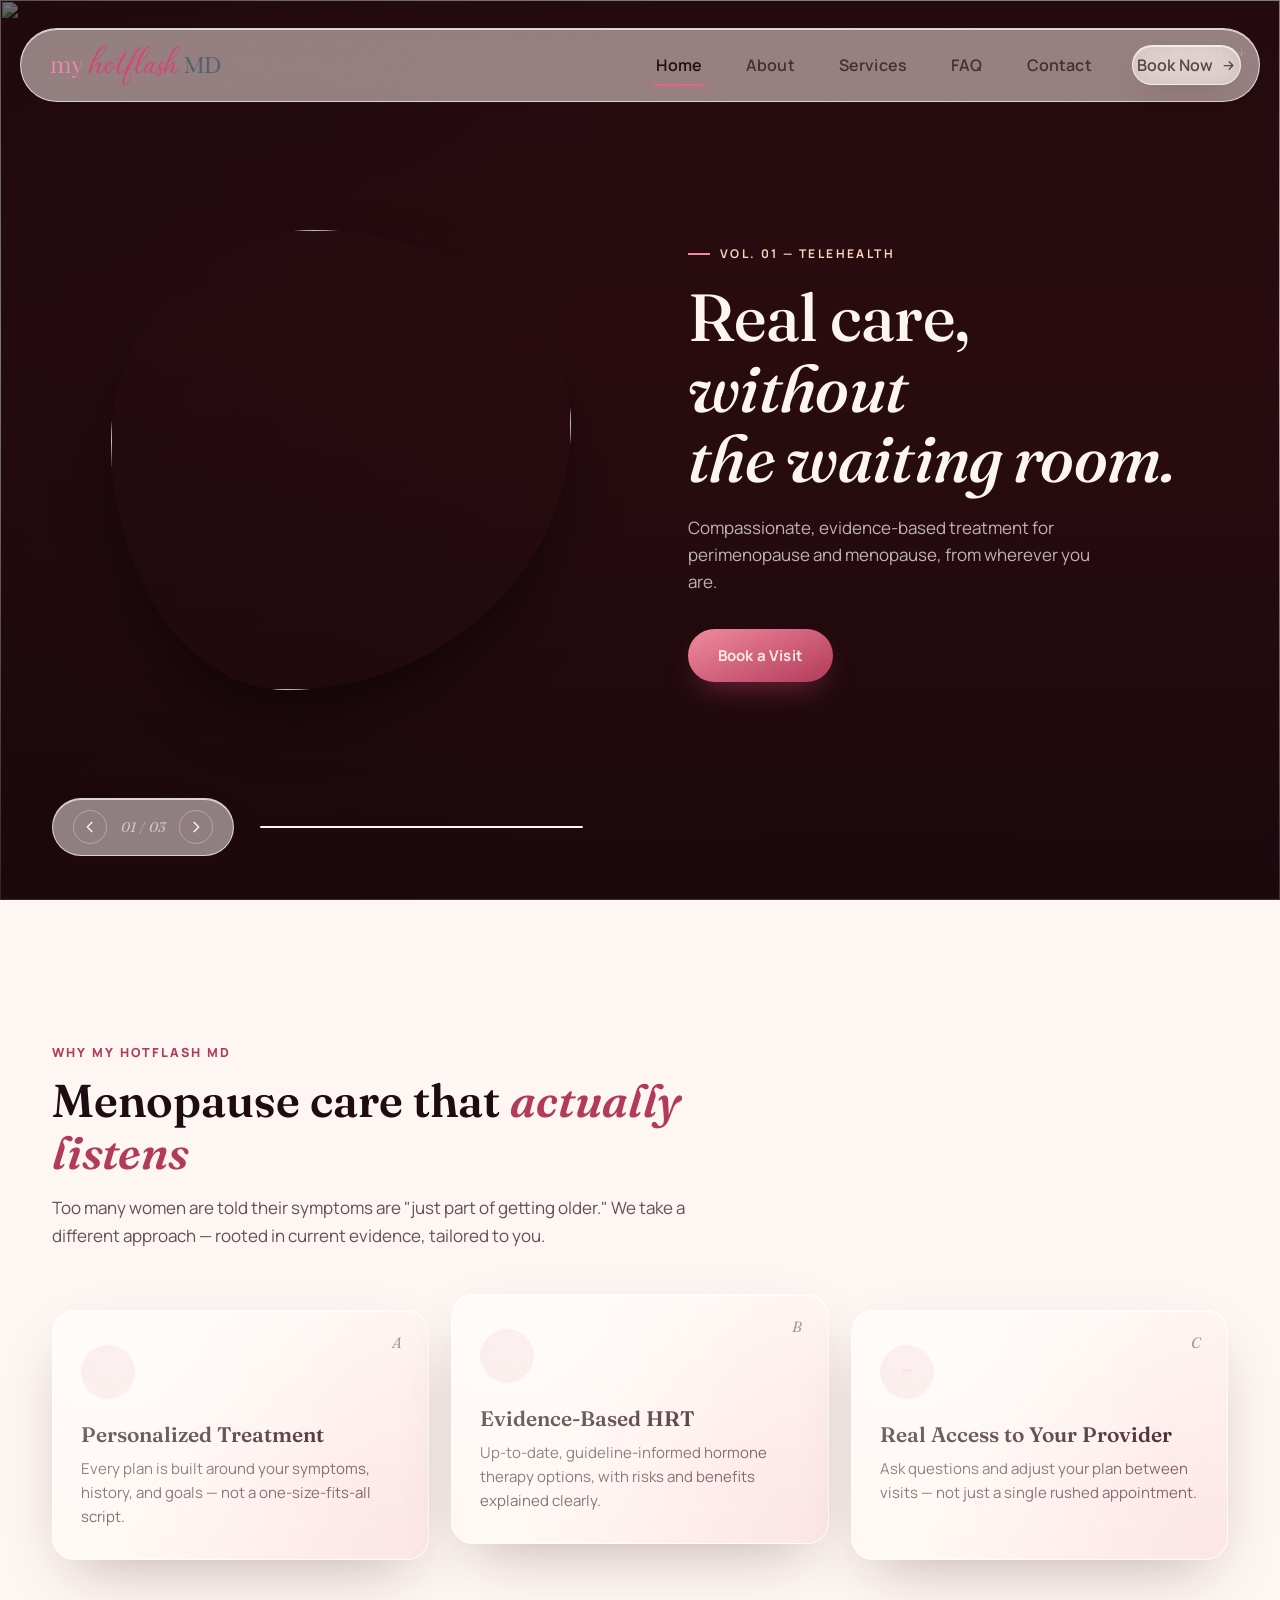
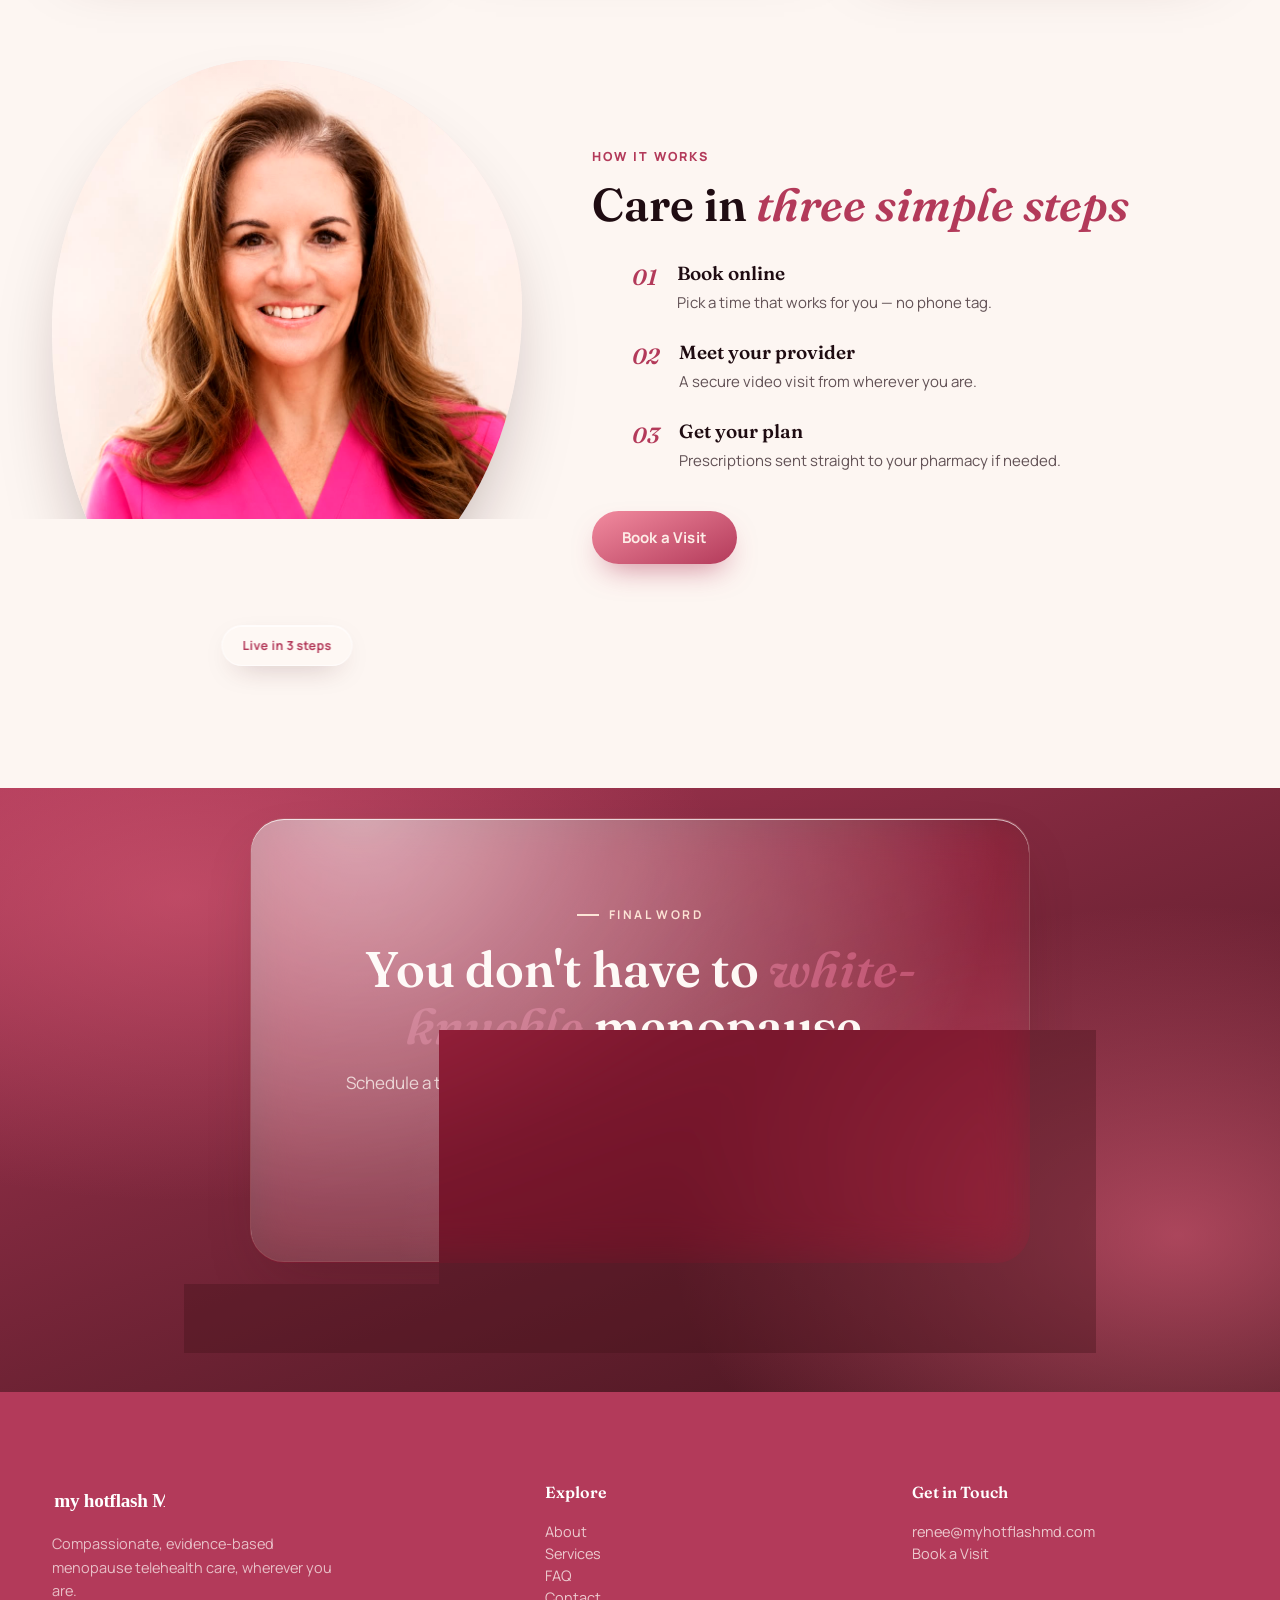
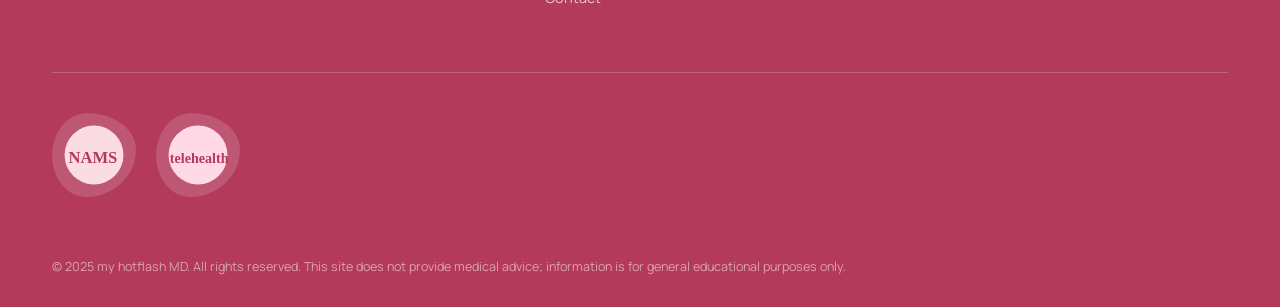
==== commit c21eaa62: "Replace logo image with cropped version" ====
--- a/index.html
+++ b/index.html
@@ -17,7 +17,9 @@
 
 <header class="site-header" data-header>
   <div class="header-inner">
-    <a href="index.html" class="logo-link"><img src="data:image/svg+xml,%3Csvg xmlns='http://www.w3.org/2000/svg' viewBox='0 0 200 60'%3E%3Ctext x='4' y='44' font-family='Fraunces, serif' font-weight='700' font-size='34' fill='%231F0C12' letter-spacing='-0.5'%3Emy hotflash MD%3C/text%3E%3C/svg%3E" alt="my hotflash MD" /></a>
+    <a href="index.html" class="logo-link">
+      <img src="assets/logo-cropped.png" alt="my hotflash MD logo" />
+    </a>
 
     <nav class="main-nav" data-nav>
       <ul>
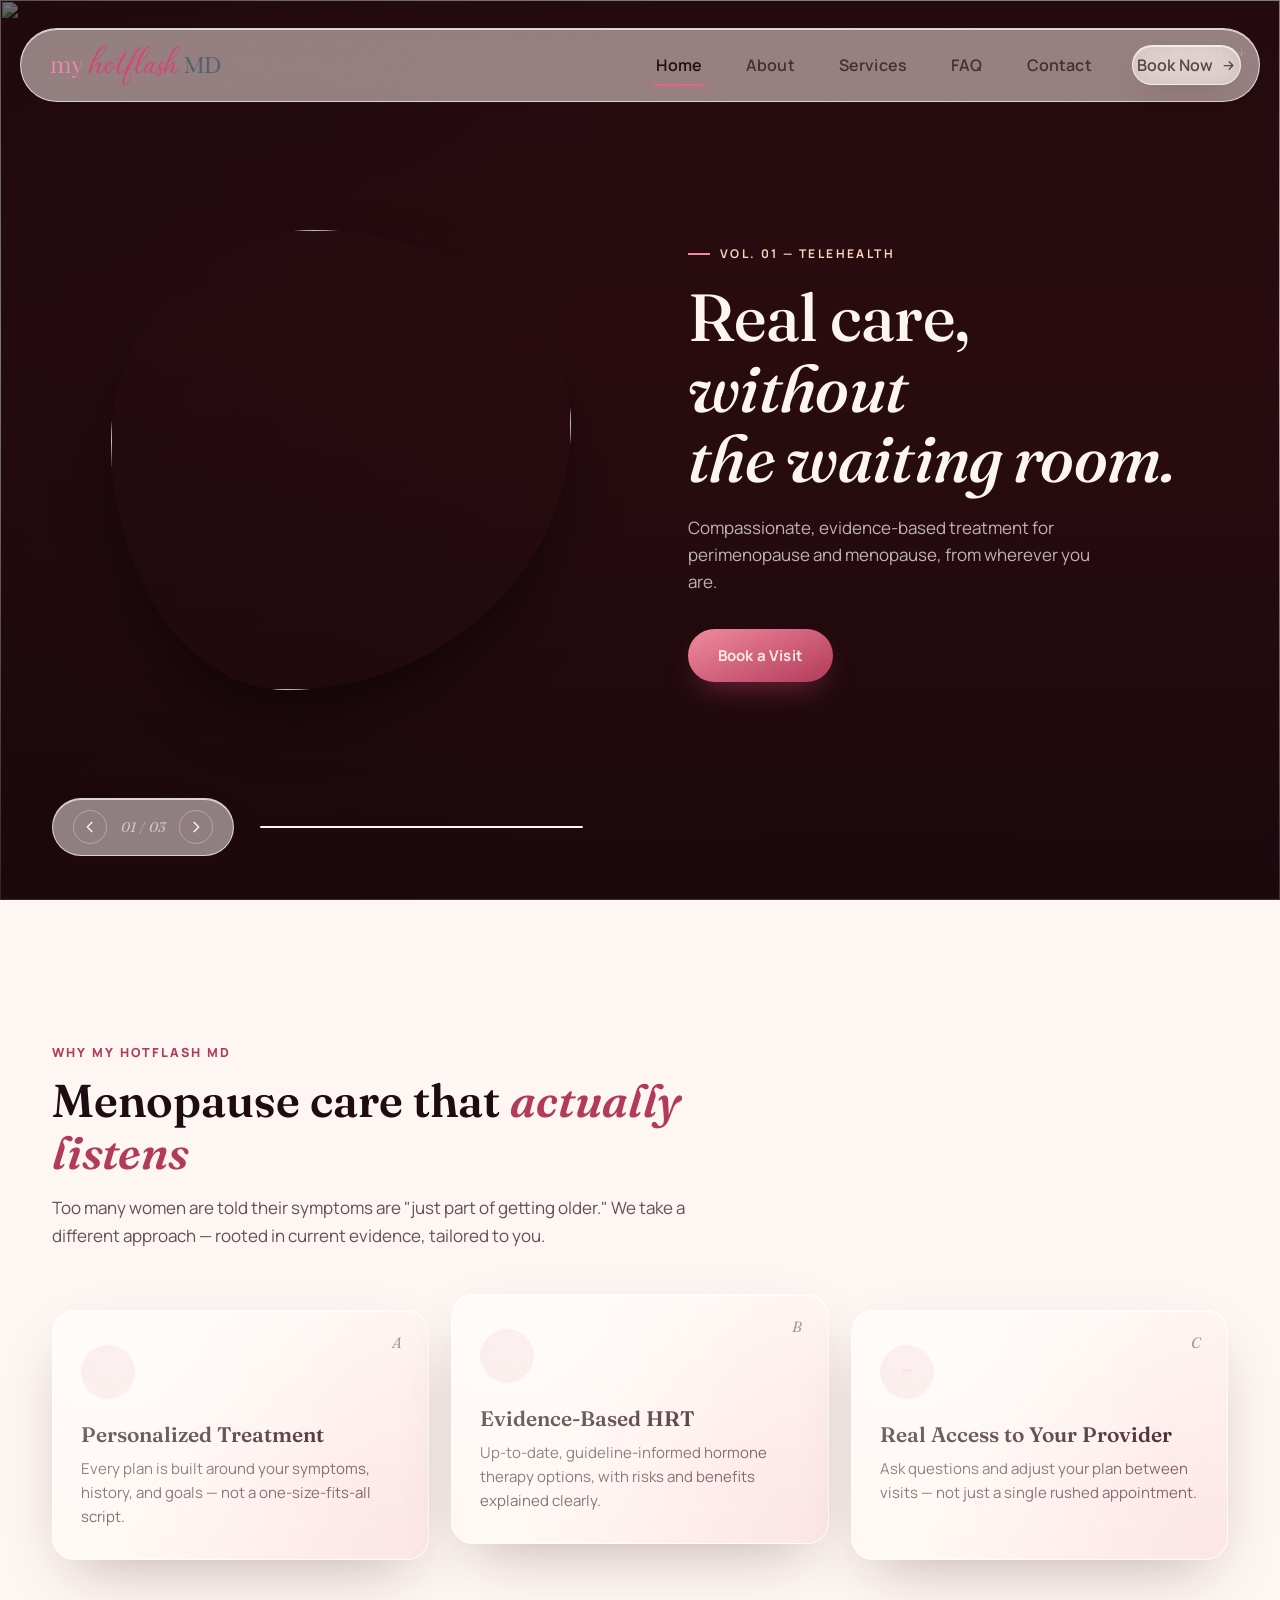
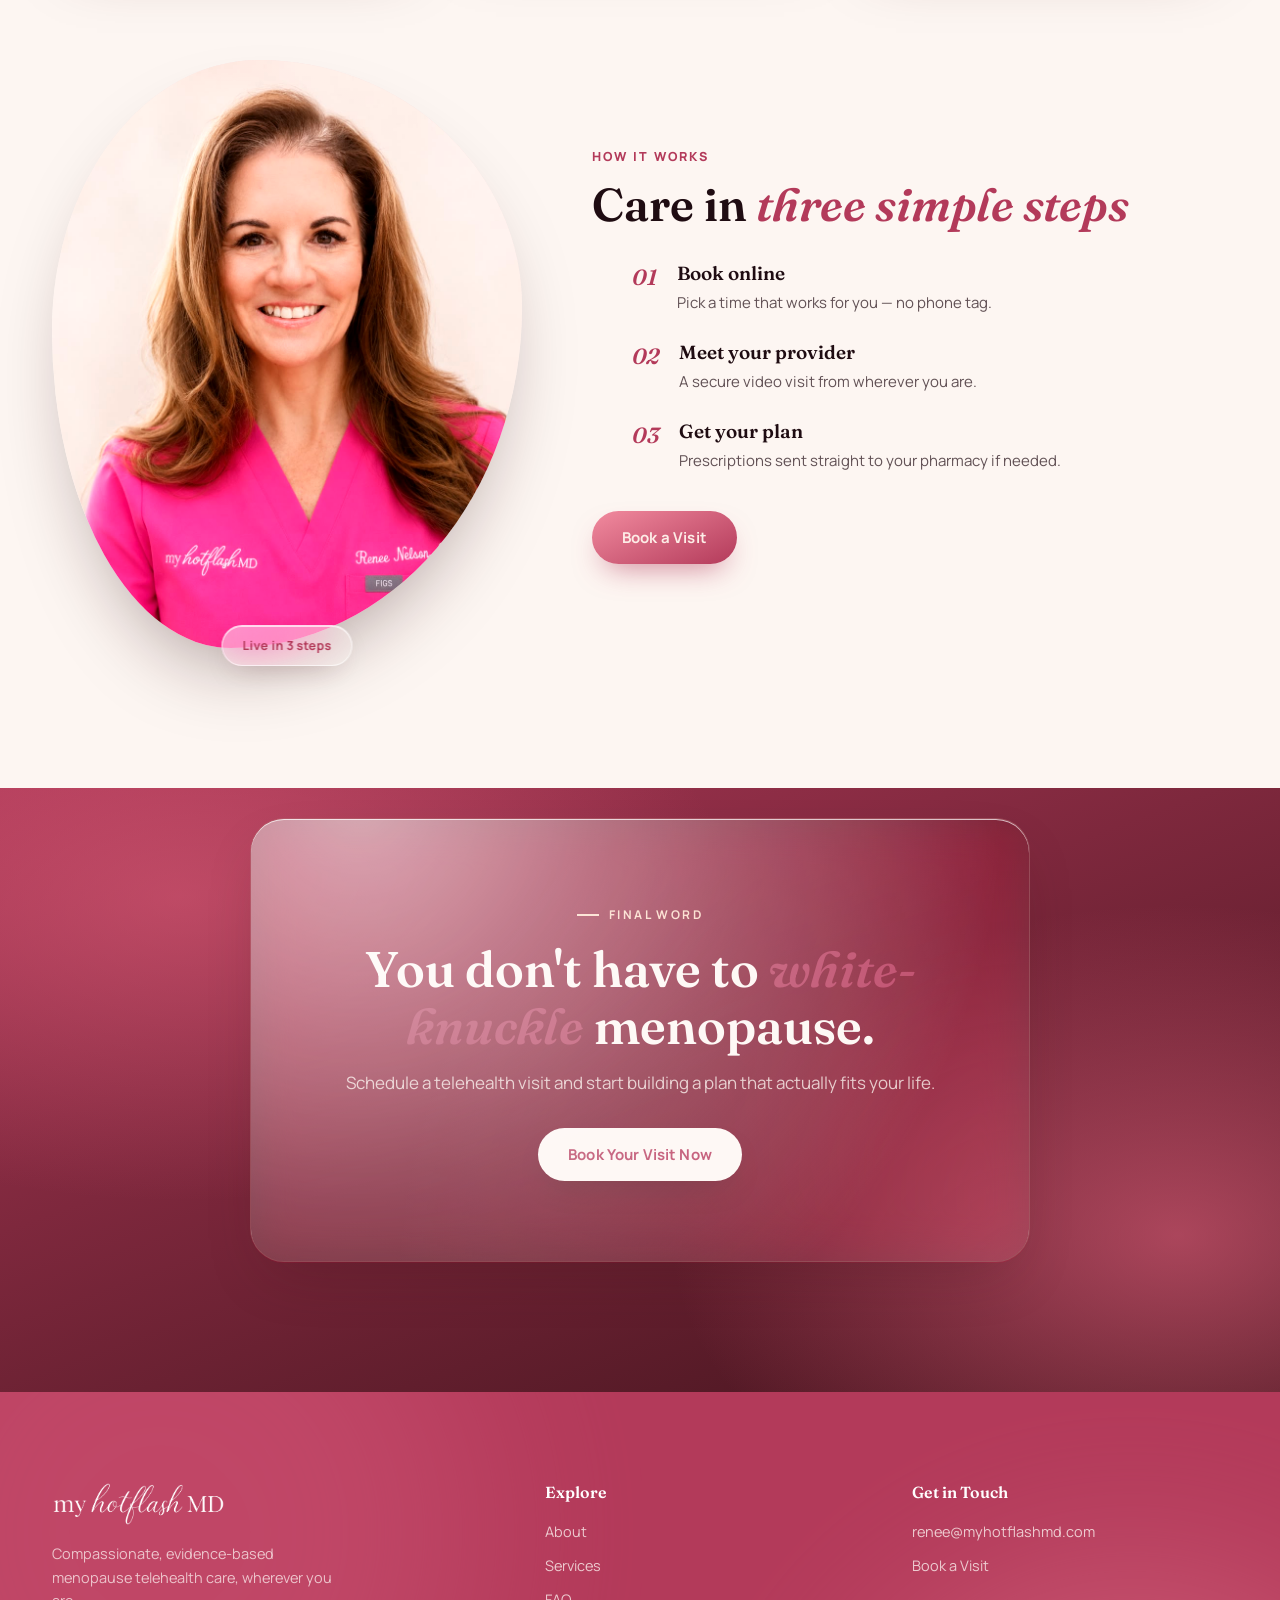
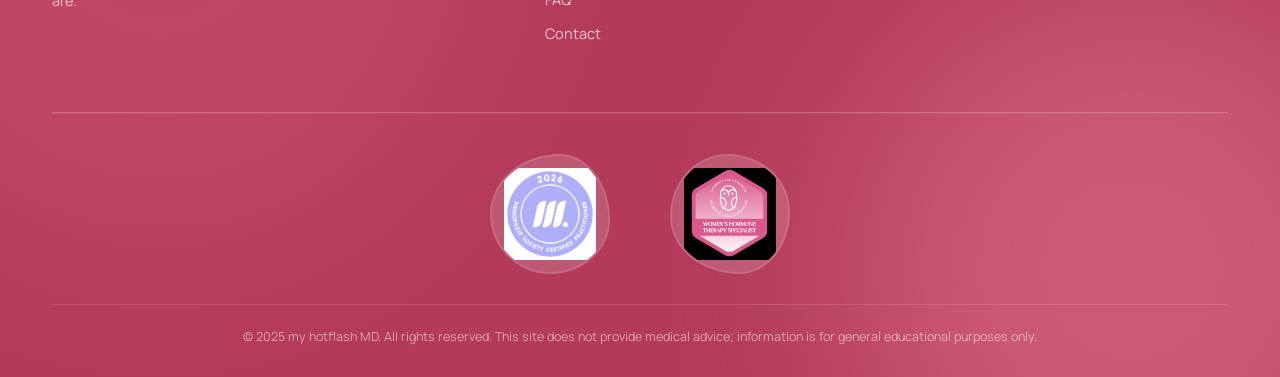
==== commit 115d71ca: "Replace SVG logos with PNG images in footer" ====
--- a/index.html
+++ b/index.html
@@ -228,7 +228,7 @@
   <div class="container">
     <div class="footer-inner">
       <div class="footer-brand">
-        <img src="data:image/svg+xml,%3Csvg xmlns='http://www.w3.org/2000/svg' viewBox='0 0 200 60'%3E%3Ctext x='4' y='44' font-family='Fraunces, serif' font-weight='700' font-size='34' fill='%23fbf1ea' letter-spacing='-0.5'%3Emy hotflash MD%3C/text%3E%3C/svg%3E" alt="my hotflash MD" />
+        <img src="assets/logo-cropped.png" alt="my hotflash MD" />
         <p>Compassionate, evidence-based menopause telehealth care, wherever you are.</p>
       </div>
       <div class="footer-col">
@@ -251,10 +251,10 @@
 
     <div class="badge-row">
       <div class="badge-blob">
-        <img src="data:image/svg+xml,%3Csvg xmlns='http://www.w3.org/2000/svg' viewBox='0 0 100 100'%3E%3Ccircle cx='50' cy='50' r='46' fill='%23fbdce3'/%3E%3Ctext x='10' y='62' font-family='Fraunces, serif' font-weight='600' font-size='26' fill='%23b33a5a'%3ENAMS%3C/text%3E%3C/svg%3E" alt="NAMS Certified" loading="lazy" />
+        <img src="assets/badge1.png" alt="NAMS Certified" loading="lazy" />
       </div>
       <div class="badge-blob">
-        <img src="data:image/svg+xml,%3Csvg xmlns='http://www.w3.org/2000/svg' viewBox='0 0 100 100'%3E%3Ccircle cx='50' cy='50' r='46' fill='%23ffd9e6'/%3E%3Ctext x='6' y='62' font-family='Fraunces, serif' font-weight='600' font-size='22' fill='%23b33a5a'%3Etelehealth%3C/text%3E%3C/svg%3E" alt="Telehealth Excellence" loading="lazy" />
+        <img src="assets/badge2.png" alt="Telehealth Excellence" loading="lazy" />
       </div>
     </div>
 
--- a/style.css
+++ b/style.css
@@ -1,5 +1,5 @@
 /* =========================================================
-   my hotflash MD — PINK REVIVAL · blurred hero background
+   my hotflash MD — PINK REVIVAL · Complete Stylesheet
    ========================================================= */
 
 :root {
@@ -42,11 +42,27 @@
   --ease: cubic-bezier(.22, 1, .36, 1);
 }
 
-*, *::before, *::after { box-sizing: border-box; }
-html { scroll-behavior: smooth; }
+*,
+*::before,
+*::after {
+  box-sizing: border-box;
+}
+
+html {
+  scroll-behavior: smooth;
+}
+
 @media (prefers-reduced-motion: reduce) {
-  html { scroll-behavior: auto; }
-  *, *::before, *::after { animation-duration: 0.001ms !important; animation-iteration-count: 1 !important; transition-duration: 0.001ms !important; }
+  html {
+    scroll-behavior: auto;
+  }
+  *,
+  *::before,
+  *::after {
+    animation-duration: 0.001ms !important;
+    animation-iteration-count: 1 !important;
+    transition-duration: 0.001ms !important;
+  }
 }
 
 body {
@@ -58,11 +74,31 @@
   overflow-x: hidden;
 }
 
-img { max-width: 100%; display: block; }
-a { color: inherit; text-decoration: none; }
-ul { list-style: none; margin: 0; padding: 0; }
-button { font-family: inherit; cursor: pointer; }
-:focus-visible { outline: 2px solid var(--rose); outline-offset: 3px; }
+img {
+  max-width: 100%;
+  display: block;
+}
+
+a {
+  color: inherit;
+  text-decoration: none;
+}
+
+ul {
+  list-style: none;
+  margin: 0;
+  padding: 0;
+}
+
+button {
+  font-family: inherit;
+  cursor: pointer;
+}
+
+:focus-visible {
+  outline: 2px solid var(--rose);
+  outline-offset: 3px;
+}
 
 .container {
   max-width: var(--container);
@@ -71,8 +107,12 @@
 }
 
 .grain {
-  position: fixed; inset: 0; z-index: 2000; pointer-events: none;
-  opacity: 0.035; mix-blend-mode: multiply;
+  position: fixed;
+  inset: 0;
+  z-index: 2000;
+  pointer-events: none;
+  opacity: 0.035;
+  mix-blend-mode: multiply;
   background-image: url("data:image/svg+xml,%3Csvg xmlns='http://www.w3.org/2000/svg' width='120' height='120'%3E%3Cfilter id='n'%3E%3CfeTurbulence type='fractalNoise' baseFrequency='0.9' numOctaves='2' stitchTiles='stitch'/%3E%3C/filter%3E%3Crect width='100%25' height='100%25' filter='url(%23n)'/%3E%3C/svg%3E");
 }
 
@@ -84,36 +124,49 @@
   backdrop-filter: blur(22px) saturate(160%);
   -webkit-backdrop-filter: blur(22px) saturate(160%);
   box-shadow:
-    0 1px 0 rgba(255,255,255,0.7) inset,
+    0 1px 0 rgba(255, 255, 255, 0.7) inset,
     0 24px 60px -24px rgba(69, 20, 27, 0.35);
   overflow: hidden;
 }
+
 .glass-sheen {
-  position: absolute; inset: -40%;
+  position: absolute;
+  inset: -40%;
   background:
-    radial-gradient(circle at 30% 20%, rgba(255,255,255,0.6), transparent 55%),
-    radial-gradient(circle at 78% 82%, rgba(240,131,156,0.35), transparent 50%);
+    radial-gradient(circle at 30% 20%, rgba(255, 255, 255, 0.6), transparent 55%),
+    radial-gradient(circle at 78% 82%, rgba(240, 131, 156, 0.35), transparent 50%);
   pointer-events: none;
   mix-blend-mode: screen;
   animation: sheen-drift 9s ease-in-out infinite;
 }
+
 @keyframes sheen-drift {
-  0%, 100% { transform: translate(0,0) rotate(0deg); }
-  50% { transform: translate(6%, 4%) rotate(6deg); }
-}
+  0%,
+  100% {
+    transform: translate(0, 0) rotate(0deg);
+  }
+  50% {
+    transform: translate(6%, 4%) rotate(6deg);
+  }
+}
+
 .glass-pill {
-  display: inline-flex; align-items: center; gap: 8px;
+  display: inline-flex;
+  align-items: center;
+  gap: 8px;
   padding: 11px 20px;
   border-radius: 999px;
   background: var(--glass-bg);
   border: 1px solid var(--glass-border);
   backdrop-filter: blur(18px) saturate(160%);
   -webkit-backdrop-filter: blur(18px) saturate(160%);
-  box-shadow: 0 1px 0 rgba(255,255,255,0.7) inset, 0 10px 30px -14px rgba(69,20,27,0.4);
+  box-shadow: 0 1px 0 rgba(255, 255, 255, 0.7) inset, 0 10px 30px -14px rgba(69, 20, 27, 0.4);
 }
 
 .btn {
-  display: inline-flex; align-items: center; gap: 10px;
+  display: inline-flex;
+  align-items: center;
+  gap: 10px;
   font-family: var(--font-body);
   font-weight: 700;
   font-size: 15px;
@@ -122,90 +175,178 @@
   border-radius: 999px;
   transition: transform .45s var(--ease), box-shadow .45s var(--ease), background .3s ease;
 }
+
 .btn-primary {
   background: linear-gradient(155deg, var(--rose-bright), var(--rose-deep));
   color: #FDEDE7;
   box-shadow: 0 14px 30px -12px rgba(179, 58, 90, 0.65);
 }
-.btn-primary:hover { transform: translateY(-3px); box-shadow: 0 18px 36px -12px rgba(179,58,90,0.75); }
+
+.btn-primary:hover {
+  transform: translateY(-3px);
+  box-shadow: 0 18px 36px -12px rgba(179, 58, 90, 0.75);
+}
+
 .btn-outline {
   background: transparent;
   color: var(--ink);
   border: 1.5px solid var(--rose-deep);
 }
-.btn-outline:hover { background: var(--rose-deep); color: var(--paper); transform: translateY(-3px); }
+
+.btn-outline:hover {
+  background: var(--rose-deep);
+  color: var(--paper);
+  transform: translateY(-3px);
+}
+
 .btn-light {
   background: var(--paper);
   color: var(--rose-deep);
-  box-shadow: 0 14px 30px -12px rgba(0,0,0,0.25);
-}
-.btn-light:hover { transform: translateY(-3px); }
-
-/* ---- header - bigger & responsive ---- */
+  box-shadow: 0 14px 30px -12px rgba(0, 0, 0, 0.25);
+}
+
+.btn-light:hover {
+  transform: translateY(-3px);
+}
+
+/* ---- header with logo ---- */
 .site-header {
-  position: fixed; top: 0; left: 0; right: 0; z-index: 500;
+  position: fixed;
+  top: 0;
+  left: 0;
+  right: 0;
+  z-index: 500;
   padding: 28px 0;
   transition: padding .4s var(--ease), background .4s var(--ease);
 }
-.site-header.is-scrolled { padding: 16px 0; }
+
+.site-header.is-scrolled {
+  padding: 16px 0;
+}
+
 .header-inner {
   max-width: var(--container);
   margin: 0 auto;
   padding: 14px 18px 14px 28px;
-  display: flex; align-items: center; justify-content: space-between;
+  display: flex;
+  align-items: center;
+  justify-content: space-between;
   border-radius: 999px;
   background: rgba(255, 250, 246, 0.5);
   border: 1px solid var(--glass-border);
   backdrop-filter: blur(24px) saturate(180%);
   -webkit-backdrop-filter: blur(24px) saturate(180%);
-  box-shadow: 0 1px 0 rgba(255,255,255,0.7) inset;
+  box-shadow: 0 1px 0 rgba(255, 255, 255, 0.7) inset;
   transition: box-shadow .4s var(--ease), background .4s var(--ease), padding .4s var(--ease);
 }
+
 .site-header.is-scrolled .header-inner {
   background: rgba(255, 250, 246, 0.88);
-  box-shadow: 0 1px 0 rgba(255,255,255,0.7) inset, 0 16px 40px -22px rgba(69,20,27,0.35);
-}
-.logo-link img { height: 44px; width: auto; }
+  box-shadow: 0 1px 0 rgba(255, 255, 255, 0.7) inset, 0 16px 40px -22px rgba(69, 20, 27, 0.35);
+}
+
+.logo-link {
+  display: flex;
+  align-items: center;
+  flex-shrink: 0;
+}
+
+.logo-link img {
+  height: 44px;
+  width: auto;
+  display: block;
+}
 
 .main-nav {
-  display: flex; align-items: center; gap: 36px;
-}
+  display: flex;
+  align-items: center;
+  gap: 36px;
+}
+
 .main-nav ul {
-  display: flex; gap: 36px;
-}
+  display: flex;
+  gap: 36px;
+}
+
 .main-nav a {
-  font-size: 16px; font-weight: 600; color: var(--ink-soft);
-  position: relative; padding: 8px 4px;
+  font-size: 16px;
+  font-weight: 600;
+  color: var(--ink-soft);
+  position: relative;
+  padding: 8px 4px;
   letter-spacing: 0.01em;
 }
+
 .main-nav a::after {
-  content: ""; position: absolute; left: 0; right: 100%; bottom: -2px; height: 2.5px;
-  background: var(--rose); transition: right .35s var(--ease);
+  content: "";
+  position: absolute;
+  left: 0;
+  right: 100%;
+  bottom: -2px;
+  height: 2.5px;
+  background: var(--rose);
+  transition: right .35s var(--ease);
   border-radius: 2px;
 }
-.main-nav a:hover, .main-nav a.active { color: var(--ink); }
-.main-nav a:hover::after, .main-nav a.active::after { right: 0; }
+
+.main-nav a:hover,
+.main-nav a.active {
+  color: var(--ink);
+}
+
+.main-nav a:hover::after,
+.main-nav a.active::after {
+  right: 0;
+}
 
 .nav-cta {
-  font-size: 15px; font-weight: 700; color: var(--rose-deep);
+  font-size: 15px;
+  font-weight: 700;
+  color: var(--rose-deep);
   padding: 12px 24px;
 }
-.nav-cta svg { transition: transform .3s var(--ease); }
-.nav-cta:hover svg { transform: translateX(4px); }
+
+.nav-cta svg {
+  transition: transform .3s var(--ease);
+}
+
+.nav-cta:hover svg {
+  transform: translateX(4px);
+}
 
 .nav-toggle {
-  display: none; width: 48px; height: 48px; border-radius: 50%;
-  background: transparent; border: none;
-  flex-direction: column; align-items: center; justify-content: center; gap: 6px;
+  display: none;
+  width: 48px;
+  height: 48px;
+  border-radius: 50%;
+  background: transparent;
+  border: none;
+  flex-direction: column;
+  align-items: center;
+  justify-content: center;
+  gap: 6px;
   padding: 0;
 }
+
 .nav-toggle span {
-  width: 24px; height: 2.5px; background: var(--ink); border-radius: 2px;
+  width: 24px;
+  height: 2.5px;
+  background: var(--ink);
+  border-radius: 2px;
   transition: transform .35s var(--ease), opacity .3s ease;
 }
-.nav-toggle.is-open span:nth-child(1) { transform: translateY(8.5px) rotate(45deg); }
-.nav-toggle.is-open span:nth-child(2) { opacity: 0; }
-.nav-toggle.is-open span:nth-child(3) { transform: translateY(-8.5px) rotate(-45deg); }
+
+.nav-toggle.is-open span:nth-child(1) {
+  transform: translateY(8.5px) rotate(45deg);
+}
+
+.nav-toggle.is-open span:nth-child(2) {
+  opacity: 0;
+}
+
+.nav-toggle.is-open span:nth-child(3) {
+  transform: translateY(-8.5px) rotate(-45deg);
+}
 
 /* ---- HERO · full-bleed background + blob image overlay ---- */
 .spread {
@@ -217,7 +358,8 @@
 }
 
 .spread-slide {
-  position: absolute; inset: 0;
+  position: absolute;
+  inset: 0;
   opacity: 0;
   transition: opacity 1.1s var(--ease);
   pointer-events: none;
@@ -225,6 +367,7 @@
   align-items: center;
   justify-content: center;
 }
+
 .spread-slide.is-active {
   opacity: 1;
   pointer-events: auto;
@@ -232,20 +375,27 @@
 }
 
 .spread-bg {
-  position: absolute; inset: 0;
+  position: absolute;
+  inset: 0;
   overflow: hidden;
 }
+
 .spread-bg img {
-  width: 100%; height: 100%;
+  width: 100%;
+  height: 100%;
   object-fit: cover;
   transform: scale(1.06);
   transition: transform 9s linear;
 }
-.spread-slide.is-active .spread-bg img { transform: scale(1); }
+
+.spread-slide.is-active .spread-bg img {
+  transform: scale(1);
+}
 
 .spread-bg::after {
   content: "";
-  position: absolute; inset: 0;
+  position: absolute;
+  inset: 0;
   background:
     linear-gradient(0deg, rgba(23, 8, 12, 0.78) 0%, rgba(23, 8, 12, 0.32) 42%, rgba(23, 8, 12, 0.12) 62%, rgba(23, 8, 12, 0.38) 100%),
     linear-gradient(100deg, rgba(23, 8, 12, 0.34) 0%, transparent 46%);
@@ -258,26 +408,37 @@
   aspect-ratio: 1/1;
   border-radius: 44% 56% 62% 38% / 46% 42% 58% 54%;
   overflow: hidden;
-  box-shadow: 0 30px 70px -20px rgba(0,0,0,0.6);
+  box-shadow: 0 30px 70px -20px rgba(0, 0, 0, 0.6);
   animation: float-slow 8s ease-in-out infinite;
   margin-right: auto;
   margin-left: 5%;
   flex-shrink: 0;
 }
+
 .spread-blob img {
-  width: 100%; height: 100%;
+  width: 100%;
+  height: 100%;
   object-fit: cover;
   transition: transform .8s var(--ease);
 }
-.spread-blob:hover img { transform: scale(1.08); }
+
+.spread-blob:hover img {
+  transform: scale(1.08);
+}
 
 @keyframes float-slow {
-  0%, 100% { transform: translate(0, 0) rotate(0deg); }
-  50% { transform: translate(2%, -3%) rotate(2deg); }
+  0%,
+  100% {
+    transform: translate(0, 0) rotate(0deg);
+  }
+  50% {
+    transform: translate(2%, -3%) rotate(2deg);
+  }
 }
 
 .spread-grid {
-  position: relative; z-index: 1;
+  position: relative;
+  z-index: 1;
   height: 100%;
   width: 100%;
   max-width: var(--container);
@@ -293,17 +454,33 @@
   max-width: 540px;
   flex-shrink: 0;
 }
+
 .issue-tag {
-  display: inline-flex; align-items: center; gap: 10px;
-  font-family: var(--font-body); font-weight: 700; font-size: 12px;
-  letter-spacing: 0.2em; text-transform: uppercase;
+  display: inline-flex;
+  align-items: center;
+  gap: 10px;
+  font-family: var(--font-body);
+  font-weight: 700;
+  font-size: 12px;
+  letter-spacing: 0.2em;
+  text-transform: uppercase;
   color: var(--blush);
 }
+
 .issue-tag::before {
-  content: ""; width: 22px; height: 1.5px; background: var(--rose-bright);
-}
-.issue-tag--light { color: var(--blush); }
-.issue-tag--light::before { background: var(--blush); }
+  content: "";
+  width: 22px;
+  height: 1.5px;
+  background: var(--rose-bright);
+}
+
+.issue-tag--light {
+  color: var(--blush);
+}
+
+.issue-tag--light::before {
+  background: var(--blush);
+}
 
 .spread-copy h1 {
   font-family: var(--font-display);
@@ -314,39 +491,82 @@
   margin: 20px 0 20px;
   color: var(--paper);
 }
+
 .spread-copy h1 em {
-  font-style: italic; font-weight: 500;
+  font-style: italic;
+  font-weight: 500;
   color: var(--paper);
 }
+
 .spread-copy p {
-  font-size: 17px; line-height: 1.6; color: rgba(253, 246, 242, 0.72);
-  max-width: 420px; margin: 0 0 34px;
+  font-size: 17px;
+  line-height: 1.6;
+  color: rgba(253, 246, 242, 0.72);
+  max-width: 420px;
+  margin: 0 0 34px;
 }
 
 .spread-controls {
-  position: absolute; z-index: 2; left: 0; right: 0; bottom: 0;
-  max-width: var(--container); margin: 0 auto; padding: 0 32px 44px;
-  display: flex; align-items: center; gap: 26px;
-}
+  position: absolute;
+  z-index: 2;
+  left: 0;
+  right: 0;
+  bottom: 0;
+  max-width: var(--container);
+  margin: 0 auto;
+  padding: 0 32px 44px;
+  display: flex;
+  align-items: center;
+  gap: 26px;
+}
+
 .folio {
-  display: flex; align-items: center; gap: 14px;
+  display: flex;
+  align-items: center;
+  gap: 14px;
   flex-shrink: 0;
 }
+
 .folio-arrow {
-  width: 34px; height: 34px; border-radius: 50%;
-  display: flex; align-items: center; justify-content: center;
-  background: transparent; color: var(--paper);
+  width: 34px;
+  height: 34px;
+  border-radius: 50%;
+  display: flex;
+  align-items: center;
+  justify-content: center;
+  background: transparent;
+  color: var(--paper);
   border: 1px solid rgba(253, 246, 242, 0.32);
   transition: transform .3s var(--ease), border-color .3s ease, background .3s ease;
 }
-.folio-arrow:hover { border-color: var(--paper); background: rgba(253,246,242,0.1); transform: scale(1.06); }
-.folio-count { font-family: var(--font-display); font-style: italic; font-size: 14px; color: rgba(253,246,242,0.6); display: flex; gap: 3px; }
-.folio-count i { opacity: 0.5; font-style: normal; }
+
+.folio-arrow:hover {
+  border-color: var(--paper);
+  background: rgba(253, 246, 242, 0.1);
+  transform: scale(1.06);
+}
+
+.folio-count {
+  font-family: var(--font-display);
+  font-style: italic;
+  font-size: 14px;
+  color: rgba(253, 246, 242, 0.6);
+  display: flex;
+  gap: 3px;
+}
+
+.folio-count i {
+  opacity: 0.5;
+  font-style: normal;
+}
 
 .spread-rail {
-  position: relative; flex: 1;
-  display: flex; gap: 8px;
-}
+  position: relative;
+  flex: 1;
+  display: flex;
+  gap: 8px;
+}
+
 .spread-rail .rail-fill {
   display: block;
   height: 2px;
@@ -358,184 +578,529 @@
 }
 
 .scroll-cue {
-  position: absolute; z-index: 2; top: 44px; right: 32px;
-  display: flex; align-items: center; gap: 8px;
-  font-size: 11px; font-weight: 700; letter-spacing: 0.18em; text-transform: uppercase;
+  position: absolute;
+  z-index: 2;
+  top: 44px;
+  right: 32px;
+  display: flex;
+  align-items: center;
+  gap: 8px;
+  font-size: 11px;
+  font-weight: 700;
+  letter-spacing: 0.18em;
+  text-transform: uppercase;
   color: rgba(253, 246, 242, 0.5);
 }
-.scroll-cue svg { animation: cue-bob 2.4s ease-in-out infinite; }
-@keyframes cue-bob { 0%,100% { transform: translateY(0); } 50% { transform: translateY(5px); } }
+
+.scroll-cue svg {
+  animation: cue-bob 2.4s ease-in-out infinite;
+}
+
+@keyframes cue-bob {
+  0%,
+  100% {
+    transform: translateY(0);
+  }
+  50% {
+    transform: translateY(5px);
+  }
+}
 
 /* ---- reveal ---- */
-.reveal { opacity: 0; transform: translateY(28px); transition: opacity .8s var(--ease), transform .8s var(--ease); transition-delay: calc(var(--delay, 0) * 90ms); }
-.reveal.is-visible { opacity: 1; transform: translateY(0); }
+.reveal {
+  opacity: 0;
+  transform: translateY(28px);
+  transition: opacity .8s var(--ease), transform .8s var(--ease);
+  transition-delay: calc(var(--delay, 0) * 90ms);
+}
+
+.reveal.is-visible {
+  opacity: 1;
+  transform: translateY(0);
+}
 
 /* ---- index section ---- */
-.index-section { padding: 140px 0 40px; position: relative; }
-.section-head { max-width: 640px; margin-bottom: 60px; }
+.index-section {
+  padding: 140px 0 40px;
+  position: relative;
+}
+
+.section-head {
+  max-width: 640px;
+  margin-bottom: 60px;
+}
+
 .eyebrow {
-  display: inline-block; font-size: 12.5px; font-weight: 800; letter-spacing: 0.16em;
-  text-transform: uppercase; color: var(--rose-deep); margin-bottom: 14px;
-}
-.section-head h2, .story-content h2 {
-  font-family: var(--font-display); font-weight: 600; font-size: clamp(30px, 4vw, 46px);
-  line-height: 1.12; color: var(--ink); margin: 0 0 16px;
-}
-.section-head h2 em, .story-content h2 em, .cta-glass h2 em { font-style: italic; color: var(--rose-deep); }
-.section-head p { font-size: 17px; line-height: 1.65; color: var(--ink-soft); margin: 0; }
+  display: inline-block;
+  font-size: 12.5px;
+  font-weight: 800;
+  letter-spacing: 0.16em;
+  text-transform: uppercase;
+  color: var(--rose-deep);
+  margin-bottom: 14px;
+}
+
+.section-head h2,
+.story-content h2 {
+  font-family: var(--font-display);
+  font-weight: 600;
+  font-size: clamp(30px, 4vw, 46px);
+  line-height: 1.12;
+  color: var(--ink);
+  margin: 0 0 16px;
+}
+
+.section-head h2 em,
+.story-content h2 em,
+.cta-glass h2 em {
+  font-style: italic;
+  color: var(--rose-deep);
+}
+
+.section-head p {
+  font-size: 17px;
+  line-height: 1.65;
+  color: var(--ink-soft);
+  margin: 0;
+}
 
 .feature-grid {
-  display: grid; grid-template-columns: repeat(3, 1fr); gap: 22px;
-}
+  display: grid;
+  grid-template-columns: repeat(3, 1fr);
+  gap: 22px;
+}
+
 .feature {
   border-radius: var(--radius-md);
   padding: 34px 28px 30px;
   transition: transform .5s var(--ease), box-shadow .5s var(--ease);
 }
-.feature:hover { transform: translateY(-8px); }
-.feature.offset { transform: translateY(-16px); }
-.feature.offset:hover { transform: translateY(-24px); }
+
+.feature:hover {
+  transform: translateY(-8px);
+}
+
+.feature.offset {
+  transform: translateY(-16px);
+}
+
+.feature.offset:hover {
+  transform: translateY(-24px);
+}
+
 .feature-mark {
-  position: absolute; top: 22px; right: 26px;
-  font-family: var(--font-display); font-style: italic; font-size: 15px; color: var(--ink-faint);
-}
+  position: absolute;
+  top: 22px;
+  right: 26px;
+  font-family: var(--font-display);
+  font-style: italic;
+  font-size: 15px;
+  color: var(--ink-faint);
+}
+
 .icon-draw {
-  width: 54px; height: 54px; border-radius: 50%;
-  display: flex; align-items: center; justify-content: center;
+  width: 54px;
+  height: 54px;
+  border-radius: 50%;
+  display: flex;
+  align-items: center;
+  justify-content: center;
   color: var(--rose-deep);
-  background: linear-gradient(160deg, rgba(229,99,127,0.18), rgba(179,58,90,0.10));
+  background: linear-gradient(160deg, rgba(229, 99, 127, 0.18), rgba(179, 58, 90, 0.10));
   margin-bottom: 22px;
   transition: transform .5s var(--ease), background .5s ease;
 }
-.icon-draw svg { width: 24px; height: 24px; }
+
+.icon-draw svg {
+  width: 24px;
+  height: 24px;
+}
+
 .feature:hover .icon-draw {
   transform: rotate(-8deg) scale(1.08);
-  background: linear-gradient(160deg, rgba(229,99,127,0.3), rgba(179,58,90,0.16));
-}
+  background: linear-gradient(160deg, rgba(229, 99, 127, 0.3), rgba(179, 58, 90, 0.16));
+}
+
 .draw-path {
-  stroke-dasharray: 140; stroke-dashoffset: 140;
+  stroke-dasharray: 140;
+  stroke-dashoffset: 140;
   animation: draw-in 1.6s var(--ease) forwards;
   animation-play-state: paused;
 }
-.feature.is-visible .draw-path { animation-play-state: running; }
-.draw-dot { opacity: 0; animation: dot-in .4s ease forwards 1.2s; animation-play-state: paused; }
-.feature.is-visible .draw-dot { animation-play-state: running; }
-@keyframes draw-in { to { stroke-dashoffset: 0; } }
-@keyframes dot-in { to { opacity: 1; } }
-
-.feature h3 { font-family: var(--font-display); font-weight: 600; font-size: 21px; margin: 0 0 10px; color: var(--ink); }
-.feature p { font-size: 15px; line-height: 1.6; color: var(--ink-soft); margin: 0; }
+
+.feature.is-visible .draw-path {
+  animation-play-state: running;
+}
+
+.draw-dot {
+  opacity: 0;
+  animation: dot-in .4s ease forwards 1.2s;
+  animation-play-state: paused;
+}
+
+.feature.is-visible .draw-dot {
+  animation-play-state: running;
+}
+
+@keyframes draw-in {
+  to {
+    stroke-dashoffset: 0;
+  }
+}
+
+@keyframes dot-in {
+  to {
+    opacity: 1;
+  }
+}
+
+.feature h3 {
+  font-family: var(--font-display);
+  font-weight: 600;
+  font-size: 21px;
+  margin: 0 0 10px;
+  color: var(--ink);
+}
+
+.feature p {
+  font-size: 15px;
+  line-height: 1.6;
+  color: var(--ink-soft);
+  margin: 0;
+}
 
 /* ---- notes ---- */
-.notes-section { padding: 60px 0 140px; }
-.story-grid { display: grid; grid-template-columns: 0.85fr 1.15fr; gap: 70px; align-items: center; }
-.story-visual { position: relative; }
+.notes-section {
+  padding: 60px 0 140px;
+}
+
+.story-grid {
+  display: grid;
+  grid-template-columns: 0.85fr 1.15fr;
+  gap: 70px;
+  align-items: center;
+}
+
+.story-visual {
+  position: relative;
+}
+
 .blob-shape {
   position: relative;
   border-radius: 44% 56% 62% 38% / 46% 42% 58% 54%;
   overflow: hidden;
-  box-shadow: 0 40px 80px -30px rgba(44,12,16,0.4);
+  box-shadow: 0 40px 80px -30px rgba(44, 12, 16, 0.4);
   animation: float-slow 8s ease-in-out infinite;
 }
+
 .blob-shape::after {
-  content: ""; position: absolute; inset: 0;
-  background: linear-gradient(200deg, rgba(229,99,127,0.18), transparent 55%);
+  content: "";
+  position: absolute;
+  inset: 0;
+  background: linear-gradient(200deg, rgba(229, 99, 127, 0.18), transparent 55%);
   mix-blend-mode: soft-light;
 }
+
 .blob-shape img {
-  width: 100%; height: 100%; object-fit: cover; aspect-ratio: 4/5;
+  width: 100%;
+  height: 100%;
+  object-fit: cover;
+  aspect-ratio: 4/5;
   filter: saturate(1.12) contrast(1.05);
   transition: transform .8s var(--ease);
 }
-.blob-shape:hover img { transform: scale(1.06); }
+
+.blob-shape:hover img {
+  transform: scale(1.06);
+}
+
 .story-tag {
-  position: absolute; bottom: -18px; left: 50%; transform: translateX(-50%);
-  font-size: 12.5px; font-weight: 700; color: var(--rose-deep);
+  position: absolute;
+  bottom: -18px;
+  left: 50%;
+  transform: translateX(-50%);
+  font-size: 12.5px;
+  font-weight: 700;
+  color: var(--rose-deep);
   white-space: nowrap;
   animation: float-slow 5s ease-in-out infinite;
 }
-.story-steps { margin: 30px 0 38px; display: flex; flex-direction: column; gap: 26px; }
-.story-steps li { display: flex; gap: 20px; align-items: flex-start; }
+
+.story-steps {
+  margin: 30px 0 38px;
+  display: flex;
+  flex-direction: column;
+  gap: 26px;
+}
+
+.story-steps li {
+  display: flex;
+  gap: 20px;
+  align-items: flex-start;
+}
+
 .step-index {
-  font-family: var(--font-display); font-style: italic; font-weight: 600; font-size: 22px;
-  color: var(--rose-deep); flex-shrink: 0; padding-top: 2px;
-}
-.story-steps h3 { font-family: var(--font-display); font-weight: 600; font-size: 19px; margin: 0 0 6px; }
-.story-steps p { font-size: 15px; color: var(--ink-soft); margin: 0; line-height: 1.55; }
+  font-family: var(--font-display);
+  font-style: italic;
+  font-weight: 600;
+  font-size: 22px;
+  color: var(--rose-deep);
+  flex-shrink: 0;
+  padding-top: 2px;
+}
+
+.story-steps h3 {
+  font-family: var(--font-display);
+  font-weight: 600;
+  font-size: 19px;
+  margin: 0 0 6px;
+}
+
+.story-steps p {
+  font-size: 15px;
+  color: var(--ink-soft);
+  margin: 0;
+  line-height: 1.55;
+}
 
 /* ---- cta ---- */
 .cta-band {
-  position: relative; padding: 30px 0 130px; overflow: hidden;
-}
+  position: relative;
+  padding: 30px 0 130px;
+  overflow: hidden;
+}
+
 .cta-glow {
-  position: absolute; inset: -10% -10% -30%;
+  position: absolute;
+  inset: -10% -10% -30%;
   background:
-    radial-gradient(60% 60% at 20% 20%, rgba(229,99,127,0.5), transparent 60%),
-    radial-gradient(55% 65% at 85% 60%, rgba(229,99,127,0.6), transparent 60%),
+    radial-gradient(60% 60% at 20% 20%, rgba(229, 99, 127, 0.5), transparent 60%),
+    radial-gradient(55% 65% at 85% 60%, rgba(229, 99, 127, 0.6), transparent 60%),
     linear-gradient(160deg, var(--rose-deep), var(--wine-deep));
   border-radius: 60px;
   z-index: 0;
   animation: glow-turn 16s linear infinite;
 }
+
 @keyframes glow-turn {
-  0% { filter: hue-rotate(0deg); }
-  50% { filter: hue-rotate(4deg); }
-  100% { filter: hue-rotate(0deg); }
-}
-.cta-band .container { position: relative; z-index: 1; }
+  0% {
+    filter: hue-rotate(0deg);
+  }
+  50% {
+    filter: hue-rotate(4deg);
+  }
+  100% {
+    filter: hue-rotate(0deg);
+  }
+}
+
+.cta-band .container {
+  position: relative;
+  z-index: 1;
+}
+
 .cta-glass {
   background: var(--glass-bg-dark);
   border-color: var(--glass-border-dark);
   border-radius: var(--radius-lg);
   padding: 80px 60px;
   text-align: center;
-  max-width: 780px; margin: 0 auto;
-}
+  max-width: 780px;
+  margin: 0 auto;
+}
+
 .cta-glass h2 {
-  font-family: var(--font-display); font-weight: 600; font-size: clamp(30px, 4.6vw, 50px);
-  color: var(--paper); margin: 18px 0 16px; line-height: 1.14;
-}
-.cta-glass p { color: rgba(251,241,234,0.78); font-size: 17px; margin: 0 0 34px; }
+  font-family: var(--font-display);
+  font-weight: 600;
+  font-size: clamp(30px, 4.6vw, 50px);
+  color: var(--paper);
+  margin: 18px 0 16px;
+  line-height: 1.14;
+}
+
+.cta-glass p {
+  color: rgba(251, 241, 234, 0.78);
+  font-size: 17px;
+  margin: 0 0 34px;
+}
 
 /* ---- footer - PINK THEME ---- */
 .site-footer {
-  position: relative; overflow: hidden;
+  position: relative;
+  overflow: hidden;
   background: var(--rose-deep);
   color: rgba(255, 250, 246, 0.92);
   padding: 90px 0 30px;
 }
-.site-footer .footer-blob-bg .blob,
-.site-footer .footer-blob-bg .blob2 {
-  background: var(--rose-bright);
+
+.footer-blob-bg {
+  position: absolute;
+  inset: 0;
+  pointer-events: none;
+  z-index: 0;
+  overflow: hidden;
+}
+
+.footer-blob-bg .blob {
+  position: absolute;
+  border-radius: 50%;
+  filter: blur(90px);
   opacity: 0.4;
-}
-.site-footer .footer-blob-bg .blob {
+  width: 50%;
+  aspect-ratio: 1/1;
   background: #d45a7a;
-  top: -180px; left: -160px;
-}
-.site-footer .footer-blob-bg .blob2 {
+  top: -180px;
+  left: -160px;
+}
+
+.footer-blob-bg .blob2 {
+  position: absolute;
+  border-radius: 50%;
+  filter: blur(100px);
+  opacity: 0.4;
+  width: 45%;
+  aspect-ratio: 1/1;
   background: #f28b9f;
-  bottom: -180px; right: -140px;
-}
-
-.footer-inner { display: grid; grid-template-columns: 1.4fr 1fr 1fr; gap: 50px; padding-bottom: 56px; border-bottom: 1px solid rgba(255,255,255,0.2); }
-.footer-brand img { height: 34px; margin-bottom: 16px; filter: brightness(0) invert(1); }
-.footer-brand p { font-size: 14.5px; line-height: 1.6; color: rgba(255,250,246,0.7); max-width: 280px; }
-.footer-col h4 { font-family: var(--font-display); font-weight: 600; font-size: 16px; margin: 0 0 18px; color: #fff; }
-.footer-col a { font-size: 14.5px; color: rgba(255,250,246,0.75); transition: color .3s ease; }
-.footer-col a:hover { color: #fff; }
-
-.badge-row { display: flex; gap: 20px; padding: 40px 0; }
+  bottom: -180px;
+  right: -140px;
+}
+
+.footer-inner {
+  position: relative;
+  z-index: 2;
+  display: grid;
+  grid-template-columns: 1.4fr 1fr 1fr;
+  gap: 50px;
+  padding-bottom: 56px;
+  border-bottom: 1px solid rgba(255, 255, 255, 0.2);
+}
+
+.footer-brand img {
+  height: 44px;
+  width: auto;
+  margin-bottom: 16px;
+  filter: brightness(0) invert(1);
+  display: block;
+}
+
+.footer-brand p {
+  font-size: 14.5px;
+  line-height: 1.6;
+  color: rgba(255, 250, 246, 0.7);
+  max-width: 280px;
+  margin: 0;
+}
+
+.footer-col h4 {
+  font-family: var(--font-display);
+  font-weight: 600;
+  font-size: 16px;
+  margin: 0 0 18px;
+  color: #fff;
+}
+
+.footer-col ul {
+  list-style: none;
+  padding: 0;
+  margin: 0;
+}
+
+.footer-col li {
+  margin-bottom: 12px;
+}
+
+.footer-col a {
+  font-size: 14.5px;
+  color: rgba(255, 250, 246, 0.75);
+  transition: color .3s ease;
+  text-decoration: none;
+}
+
+.footer-col a:hover {
+  color: #fff;
+}
+
+.badge-row {
+  position: relative;
+  z-index: 2;
+  display: flex;
+  flex-wrap: wrap;
+  align-items: center;
+  justify-content: center;
+  gap: 40px 60px;
+  padding: 40px 0 30px;
+  border-top: 1px solid rgba(255, 255, 255, 0.08);
+}
+
 .badge-blob {
-  width: 84px; height: 84px; border-radius: 42% 58% 60% 40% / 50% 44% 56% 50%;
-  overflow: hidden; background: rgba(255,255,255,0.15); padding: 10px;
-  display: flex; align-items: center; justify-content: center;
+  position: relative;
+  width: 120px;
+  height: 120px;
+  border-radius: 42% 58% 60% 40% / 50% 44% 56% 50%;
+  overflow: hidden;
+  background: rgba(255, 255, 255, 0.15);
+  padding: 12px;
+  display: flex;
+  align-items: center;
+  justify-content: center;
   transition: transform .5s var(--ease), background .5s ease;
-}
-.badge-blob:hover { transform: translateY(-4px) rotate(-3deg); background: rgba(255,255,255,0.25); }
-.badge-blob img { width: 100%; height: 100%; object-fit: contain; }
-
-.footer-bottom { font-size: 12.5px; color: rgba(255,250,246,0.55); line-height: 1.6; padding-top: 20px; }
+  border: 2px solid rgba(255, 255, 255, 0.1);
+  flex-shrink: 0;
+}
+
+.badge-blob:nth-child(1) {
+  border-radius: 58% 42% 50% 50% / 50% 55% 45% 50%;
+}
+
+.badge-blob:nth-child(2) {
+  border-radius: 48% 52% 42% 58% / 52% 48% 52% 48%;
+}
+
+.badge-blob:hover {
+  transform: translateY(-6px) rotate(-3deg);
+  background: rgba(255, 255, 255, 0.25);
+  border-color: rgba(255, 255, 255, 0.3);
+  box-shadow: 0 12px 40px rgba(179, 58, 90, 0.3);
+}
+
+.badge-blob::after {
+  content: '';
+  position: absolute;
+  inset: -4px;
+  border-radius: inherit;
+  background: linear-gradient(135deg, var(--rose-bright), var(--rose-deep));
+  opacity: 0;
+  transition: opacity 0.4s var(--ease);
+  z-index: -1;
+  filter: blur(10px);
+}
+
+.badge-blob:hover::after {
+  opacity: 0.5;
+}
+
+.badge-blob img {
+  width: 100%;
+  height: 100%;
+  object-fit: contain;
+  display: block;
+  transition: transform 0.5s var(--ease);
+}
+
+.badge-blob:hover img {
+  transform: scale(1.08);
+}
+
+.footer-bottom {
+  position: relative;
+  z-index: 2;
+  font-size: 12.5px;
+  color: rgba(255, 250, 246, 0.55);
+  line-height: 1.6;
+  padding-top: 22px;
+  border-top: 1px solid rgba(255, 255, 255, 0.12);
+  text-align: center;
+}
 
 /* ---- page-specific styles ---- */
 .page-hero {
@@ -545,20 +1110,46 @@
   position: relative;
   overflow: hidden;
 }
+
 .page-hero::before {
   content: '';
-  position: absolute; inset: 0;
+  position: absolute;
+  inset: 0;
   background:
     radial-gradient(600px 600px at 80% 20%, rgba(229, 99, 127, 0.25), transparent 60%),
     radial-gradient(500px 500px at 20% 80%, rgba(69, 20, 27, 0.3), transparent 60%);
   animation: auroraDrift 24s ease-in-out infinite alternate;
 }
-.page-hero .container { position: relative; z-index: 2; }
-.page-hero h1 { color: #fff; font-family: var(--font-display); font-weight: 500; font-size: clamp(2.6rem, 6vw, 4.8rem); }
-.page-hero p { color: rgba(255,255,255,0.78); max-width: 560px; margin: 0 auto; font-size: 1.1rem; }
-.page-hero .eyebrow { color: var(--rose-bright); }
-
-.service-list { display: flex; flex-direction: column; gap: 16px; }
+
+.page-hero .container {
+  position: relative;
+  z-index: 2;
+}
+
+.page-hero h1 {
+  color: #fff;
+  font-family: var(--font-display);
+  font-weight: 500;
+  font-size: clamp(2.6rem, 6vw, 4.8rem);
+}
+
+.page-hero p {
+  color: rgba(255, 255, 255, 0.78);
+  max-width: 560px;
+  margin: 0 auto;
+  font-size: 1.1rem;
+}
+
+.page-hero .eyebrow {
+  color: var(--rose-bright);
+}
+
+.service-list {
+  display: flex;
+  flex-direction: column;
+  gap: 16px;
+}
+
 .service-row {
   display: grid;
   grid-template-columns: 1fr 1fr;
@@ -567,9 +1158,18 @@
   padding: 48px 0;
   border-bottom: 1px solid var(--paper-line);
 }
-.service-row:last-child { border-bottom: none; }
-.service-row.reverse .service-text { order: 2; }
-.service-row.reverse .service-visual { order: 1; }
+
+.service-row:last-child {
+  border-bottom: none;
+}
+
+.service-row.reverse .service-text {
+  order: 2;
+}
+
+.service-row.reverse .service-visual {
+  order: 1;
+}
 
 .service-visual {
   position: relative;
@@ -577,11 +1177,14 @@
   border-radius: 20px;
   overflow: hidden;
 }
+
 .service-visual .blob-shape {
-  position: absolute; inset: 0;
+  position: absolute;
+  inset: 0;
   border-radius: 42% 58% 52% 48% / 48% 50% 50% 52%;
   overflow: hidden;
 }
+
 .service-visual .blob-shape img {
   width: 100%;
   height: 100%;
@@ -589,23 +1192,31 @@
   transition: transform 0.6s var(--ease), filter 0.6s var(--ease);
   filter: saturate(0.9) sepia(0.06) hue-rotate(-6deg);
 }
+
 .service-visual .blob-shape:hover img {
   transform: scale(1.04);
 }
 
 .service-features {
-  list-style: none; padding: 0; margin: 18px 0 24px;
-}
+  list-style: none;
+  padding: 0;
+  margin: 18px 0 24px;
+}
+
 .service-features li {
   padding-left: 24px;
   position: relative;
   margin-bottom: 8px;
   color: var(--ink-soft);
 }
+
 .service-features li::before {
   content: '';
-  position: absolute; left: 0; top: 10px;
-  width: 10px; height: 2px;
+  position: absolute;
+  left: 0;
+  top: 10px;
+  width: 10px;
+  height: 2px;
   background: var(--rose);
   border-radius: 2px;
 }
@@ -615,37 +1226,81 @@
   grid-template-columns: 1fr 1fr;
   gap: 60px;
 }
+
 .contact-item {
   display: flex;
   gap: 16px;
   padding: 16px 0;
   border-bottom: 1px solid var(--paper-line);
 }
-.contact-item:last-child { border-bottom: none; }
+
+.contact-item:last-child {
+  border-bottom: none;
+}
+
 .contact-icon {
-  width: 44px; height: 44px;
+  width: 44px;
+  height: 44px;
   border-radius: 50%;
   background: var(--paper-soft);
   border: 1px solid var(--paper-line);
-  display: flex; align-items: center; justify-content: center;
+  display: flex;
+  align-items: center;
+  justify-content: center;
   flex-shrink: 0;
 }
-.contact-icon svg { width: 18px; height: 18px; stroke: var(--rose-deep); }
-.contact-form { margin-top: 16px; }
-.contact-form label { font-weight: 600; font-size: 0.9rem; display: block; margin-bottom: 4px; color: var(--ink); }
-.contact-form input, .contact-form textarea {
-  width: 100%; padding: 12px 16px;
-  border: 1.5px solid var(--paper-line); border-radius: 12px;
-  font-family: inherit; font-size: 0.98rem;
-  background: #fff; transition: border-color 0.3s ease;
-}
-.contact-form input:focus, .contact-form textarea:focus {
-  outline: none; border-color: var(--rose);
-}
-.contact-form .btn { width: 100%; }
-.form-note { font-size: 0.85rem; color: var(--ink-soft); margin: -4px 0 12px; }
-
-.faq-container { max-width: 780px; margin: 0 auto; }
+
+.contact-icon svg {
+  width: 18px;
+  height: 18px;
+  stroke: var(--rose-deep);
+}
+
+.contact-form {
+  margin-top: 16px;
+}
+
+.contact-form label {
+  font-weight: 600;
+  font-size: 0.9rem;
+  display: block;
+  margin-bottom: 4px;
+  color: var(--ink);
+}
+
+.contact-form input,
+.contact-form textarea {
+  width: 100%;
+  padding: 12px 16px;
+  border: 1.5px solid var(--paper-line);
+  border-radius: 12px;
+  font-family: inherit;
+  font-size: 0.98rem;
+  background: #fff;
+  transition: border-color 0.3s ease;
+}
+
+.contact-form input:focus,
+.contact-form textarea:focus {
+  outline: none;
+  border-color: var(--rose);
+}
+
+.contact-form .btn {
+  width: 100%;
+}
+
+.form-note {
+  font-size: 0.85rem;
+  color: var(--ink-soft);
+  margin: -4px 0 12px;
+}
+
+.faq-container {
+  max-width: 780px;
+  margin: 0 auto;
+}
+
 .faq-item {
   background: #fff;
   border: 1px solid var(--paper-line);
@@ -654,7 +1309,11 @@
   overflow: hidden;
   transition: box-shadow 0.3s ease;
 }
-.faq-item:hover { box-shadow: 0 8px 30px rgba(69, 20, 27, 0.08); }
+
+.faq-item:hover {
+  box-shadow: 0 8px 30px rgba(69, 20, 27, 0.08);
+}
+
 .faq-item summary {
   cursor: pointer;
   padding: 22px 28px;
@@ -663,9 +1322,15 @@
   font-size: 1.08rem;
   color: var(--ink);
   list-style: none;
-  display: flex; justify-content: space-between; align-items: center;
-}
-.faq-item summary::-webkit-details-marker { display: none; }
+  display: flex;
+  justify-content: space-between;
+  align-items: center;
+}
+
+.faq-item summary::-webkit-details-marker {
+  display: none;
+}
+
 .faq-item summary::after {
   content: '+';
   font-size: 1.5rem;
@@ -674,77 +1339,249 @@
   flex-shrink: 0;
   transition: transform 0.3s ease;
 }
-.faq-item[open] summary::after { content: '\2212'; }
-.faq-item .faq-answer { padding: 0 28px 24px; color: var(--ink-soft); }
+
+.faq-item[open] summary::after {
+  content: '\2212';
+}
+
+.faq-item .faq-answer {
+  padding: 0 28px 24px;
+  color: var(--ink-soft);
+}
 
 /* ---- responsive ---- */
 @media (max-width: 1080px) {
-  .spread-grid { flex-direction: column; justify-content: center; text-align: center; padding: 130px 32px 120px; }
-  .spread-copy { max-width: 100%; }
-  .spread-copy p { margin-left: auto; margin-right: auto; }
-  .spread-blob { width: clamp(200px, 50vw, 340px); margin: 0 auto 30px; }
-  .issue-tag { justify-content: center; }
-  .story-grid { grid-template-columns: 1fr; gap: 50px; }
-  .story-visual { max-width: 360px; margin: 0 auto; }
-  .contact-grid { grid-template-columns: 1fr; }
-  .service-row { grid-template-columns: 1fr; }
-  .service-row.reverse .service-text { order: 1; }
-  .service-row.reverse .service-visual { order: 2; }
+  .spread-grid {
+    flex-direction: column;
+    justify-content: center;
+    text-align: center;
+    padding: 130px 32px 120px;
+  }
+
+  .spread-copy {
+    max-width: 100%;
+  }
+
+  .spread-copy p {
+    margin-left: auto;
+    margin-right: auto;
+  }
+
+  .spread-blob {
+    width: clamp(200px, 50vw, 340px);
+    margin: 0 auto 30px;
+  }
+
+  .issue-tag {
+    justify-content: center;
+  }
+
+  .story-grid {
+    grid-template-columns: 1fr;
+    gap: 50px;
+  }
+
+  .story-visual {
+    max-width: 360px;
+    margin: 0 auto;
+  }
+
+  .contact-grid {
+    grid-template-columns: 1fr;
+  }
+
+  .service-row {
+    grid-template-columns: 1fr;
+  }
+
+  .service-row.reverse .service-text {
+    order: 1;
+  }
+
+  .service-row.reverse .service-visual {
+    order: 2;
+  }
 }
 
 @media (max-width: 860px) {
   .main-nav ul {
-    position: fixed; inset: 90px 16px auto 16px;
-    flex-direction: column; align-items: stretch; gap: 4px;
-    background: rgba(255,250,246,0.96);
+    position: fixed;
+    inset: 90px 16px auto 16px;
+    flex-direction: column;
+    align-items: stretch;
+    gap: 4px;
+    background: rgba(255, 250, 246, 0.96);
     backdrop-filter: blur(28px) saturate(180%);
     border: 1px solid var(--glass-border);
     border-radius: var(--radius-md);
     padding: 18px 16px;
-    box-shadow: 0 24px 60px -20px rgba(69,20,27,0.4);
-    opacity: 0; visibility: hidden; transform: translateY(-18px);
+    box-shadow: 0 24px 60px -20px rgba(69, 20, 27, 0.4);
+    opacity: 0;
+    visibility: hidden;
+    transform: translateY(-18px);
     transition: opacity .35s var(--ease), transform .35s var(--ease), visibility 0s linear .35s;
   }
+
   .main-nav.is-open ul {
-    opacity: 1; visibility: visible; transform: translateY(0);
+    opacity: 1;
+    visibility: visible;
+    transform: translateY(0);
     transition: opacity .35s var(--ease), transform .35s var(--ease);
   }
+
   .main-nav ul li a {
-    display: block; padding: 14px 16px; border-radius: 12px; font-size: 17px;
-  }
-  .main-nav ul li a:hover { background: rgba(229,99,127,0.08); }
-  .main-nav ul li a::after { display: none; }
-  .nav-cta span { display: none; }
-  .nav-cta { padding: 12px 16px; font-size: 14px; }
-  .nav-toggle { display: flex; }
-
-  .header-inner { padding: 10px 14px; }
-  .logo-link img { height: 38px; }
-
-  .index-section { padding: 100px 0 20px; }
-  .feature-grid { grid-template-columns: 1fr; }
-  .feature.offset { transform: none; }
-  .feature.offset:hover { transform: translateY(-8px); }
-
-  .cta-glass { padding: 56px 30px; }
-  .footer-inner { grid-template-columns: 1fr; gap: 36px; }
+    display: block;
+    padding: 14px 16px;
+    border-radius: 12px;
+    font-size: 17px;
+  }
+
+  .main-nav ul li a:hover {
+    background: rgba(229, 99, 127, 0.08);
+  }
+
+  .main-nav ul li a::after {
+    display: none;
+  }
+
+  .nav-cta span {
+    display: none;
+  }
+
+  .nav-cta {
+    padding: 12px 16px;
+    font-size: 14px;
+  }
+
+  .nav-toggle {
+    display: flex;
+  }
+
+  .header-inner {
+    padding: 10px 14px;
+  }
+
+  .logo-link img {
+    height: 38px;
+  }
+
+  .index-section {
+    padding: 100px 0 20px;
+  }
+
+  .feature-grid {
+    grid-template-columns: 1fr;
+  }
+
+  .feature.offset {
+    transform: none;
+  }
+
+  .feature.offset:hover {
+    transform: translateY(-8px);
+  }
+
+  .cta-glass {
+    padding: 56px 30px;
+  }
+
+  .footer-inner {
+    grid-template-columns: 1fr;
+    gap: 36px;
+  }
+
+  .footer-brand img {
+    height: 38px;
+  }
+
+  .badge-blob {
+    width: 100px;
+    height: 100px;
+  }
 }
 
 @media (max-width: 560px) {
-  .container { padding: 0 20px; }
-  .header-inner { padding: 8px 10px; border-radius: 40px; }
-  .logo-link img { height: 32px; }
-  .main-nav ul { inset: 80px 12px auto 12px; padding: 14px; }
-  .main-nav ul li a { font-size: 16px; padding: 12px 14px; }
-  .nav-toggle { width: 42px; height: 42px; gap: 5px; }
-  .nav-toggle span { width: 20px; height: 2px; }
-
-  .spread { padding: 118px 0 40px; min-height: auto; }
-  .spread-grid { padding: 0 20px; }
-  .spread-copy h1 { font-size: clamp(34px, 10vw, 46px); }
-  .spread-copy p { font-size: 16px; }
-  .spread-controls { padding: 0 20px; flex-wrap: wrap; }
-  .scroll-cue { display: none; }
-  .btn { padding: 14px 24px; font-size: 14px; }
-  .spread-blob { width: clamp(160px, 60vw, 260px); }
-}+  .container {
+    padding: 0 20px;
+  }
+
+  .header-inner {
+    padding: 8px 10px;
+    border-radius: 40px;
+  }
+
+  .logo-link img {
+    height: 32px;
+  }
+
+  .main-nav ul {
+    inset: 80px 12px auto 12px;
+    padding: 14px;
+  }
+
+  .main-nav ul li a {
+    font-size: 16px;
+    padding: 12px 14px;
+  }
+
+  .nav-toggle {
+    width: 42px;
+    height: 42px;
+    gap: 5px;
+  }
+
+  .nav-toggle span {
+    width: 20px;
+    height: 2px;
+  }
+
+  .spread {
+    padding: 118px 0 40px;
+    min-height: auto;
+  }
+
+  .spread-grid {
+    padding: 0 20px;
+  }
+
+  .spread-copy h1 {
+    font-size: clamp(34px, 10vw, 46px);
+  }
+
+  .spread-copy p {
+    font-size: 16px;
+  }
+
+  .spread-controls {
+    padding: 0 20px;
+    flex-wrap: wrap;
+  }
+
+  .scroll-cue {
+    display: none;
+  }
+
+  .btn {
+    padding: 14px 24px;
+    font-size: 14px;
+  }
+
+  .spread-blob {
+    width: clamp(160px, 60vw, 260px);
+  }
+
+  .badge-row {
+    gap: 24px 30px;
+    padding: 30px 0 20px;
+  }
+
+  .badge-blob {
+    width: 80px;
+    height: 80px;
+    padding: 8px;
+  }
+
+  .footer-brand img {
+    height: 34px;
+  }
+}
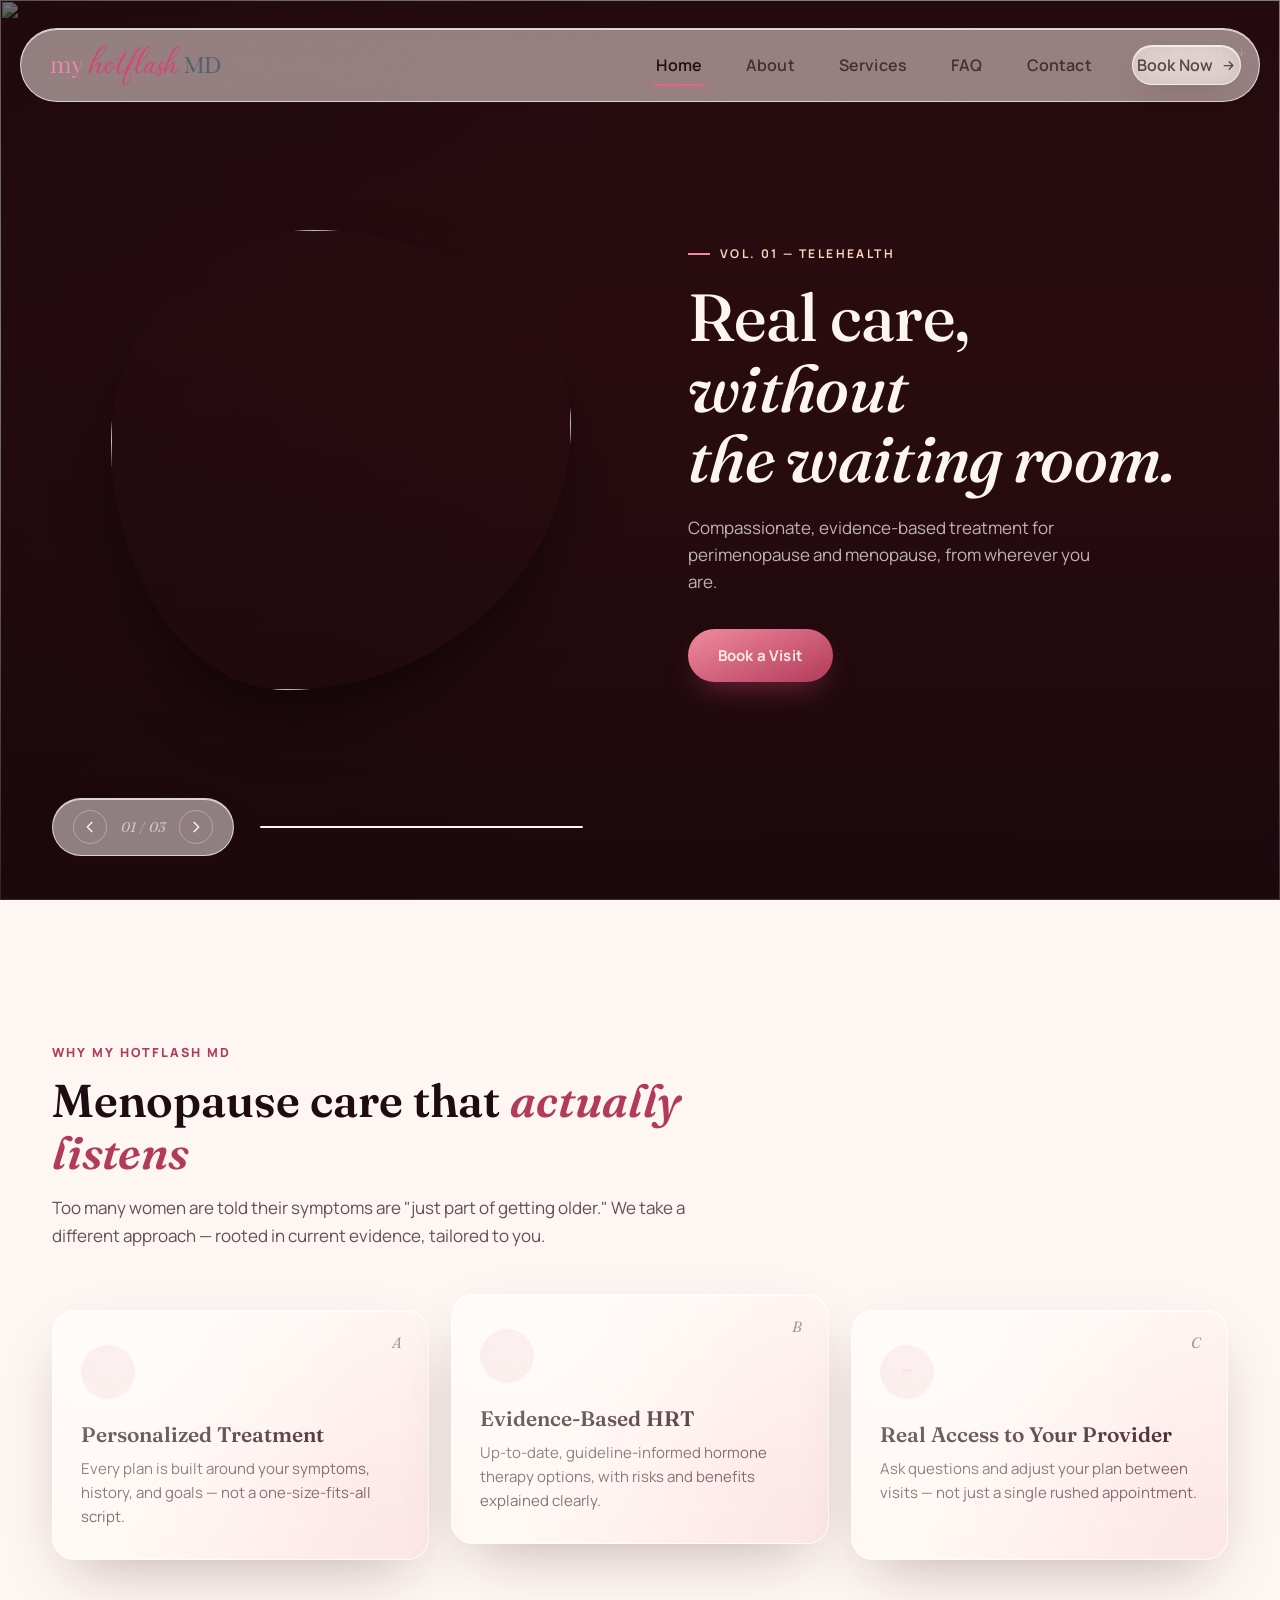
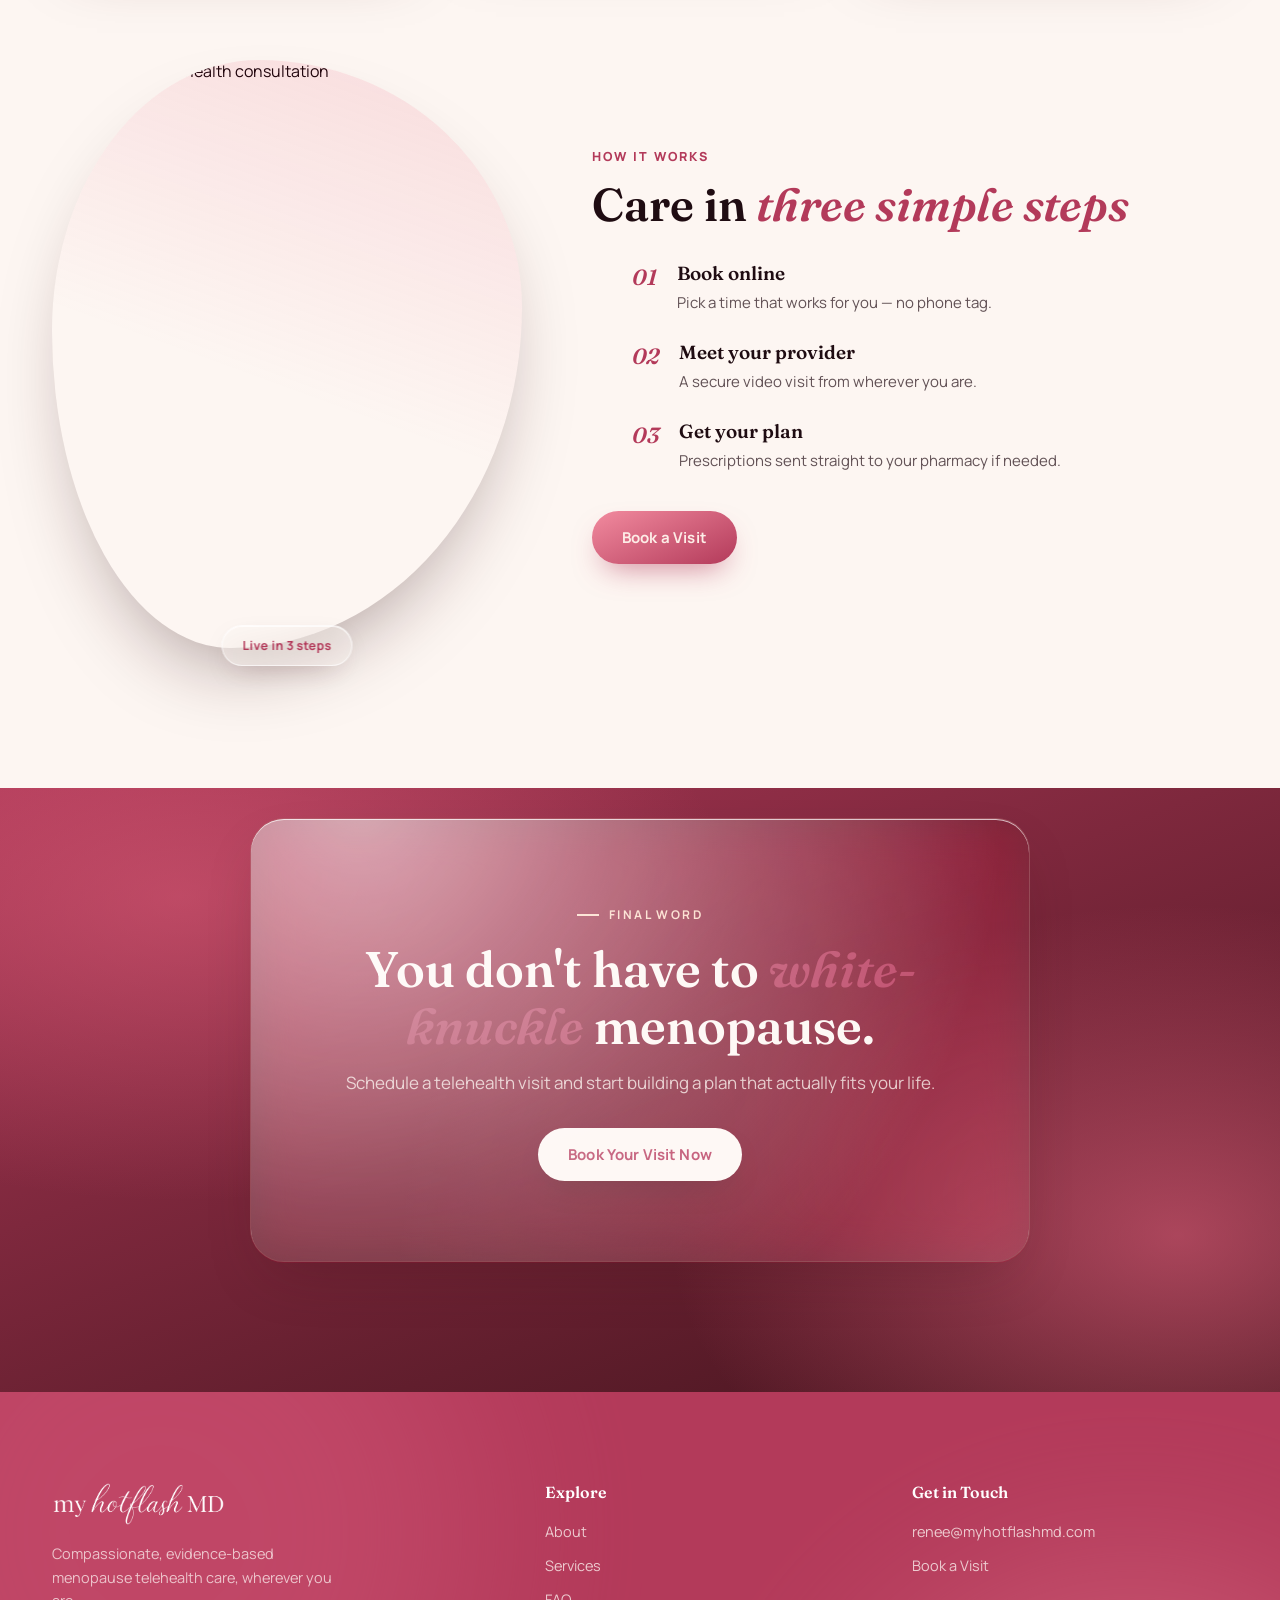
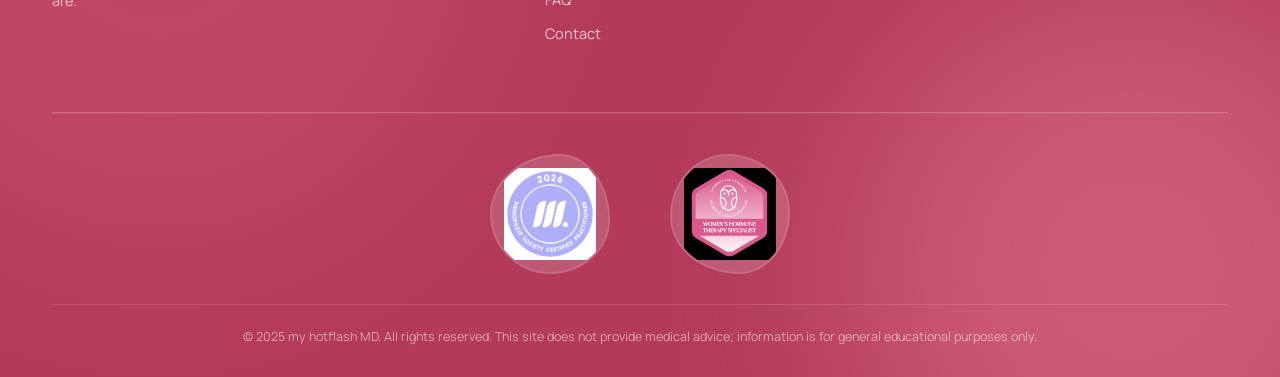
==== commit 35a901d4: "Update image source to use Unsplash link" ====
--- a/index.html
+++ b/index.html
@@ -178,7 +178,7 @@
   <div class="container story-grid">
     <div class="story-visual reveal">
       <div class="blob-shape">
-        <img src="assets/profile.jpeg" alt="Woman in a telehealth consultation" loading="lazy" />
+        <img src="https://images.unsplash.com/photo-1573496359142-b8d87734a5a2?w=600&h=750&fit=crop&crop=center" alt="Woman in a telehealth consultation" loading="lazy" />
       </div>
       <span class="story-tag glass-pill">Live in 3 steps</span>
     </div>
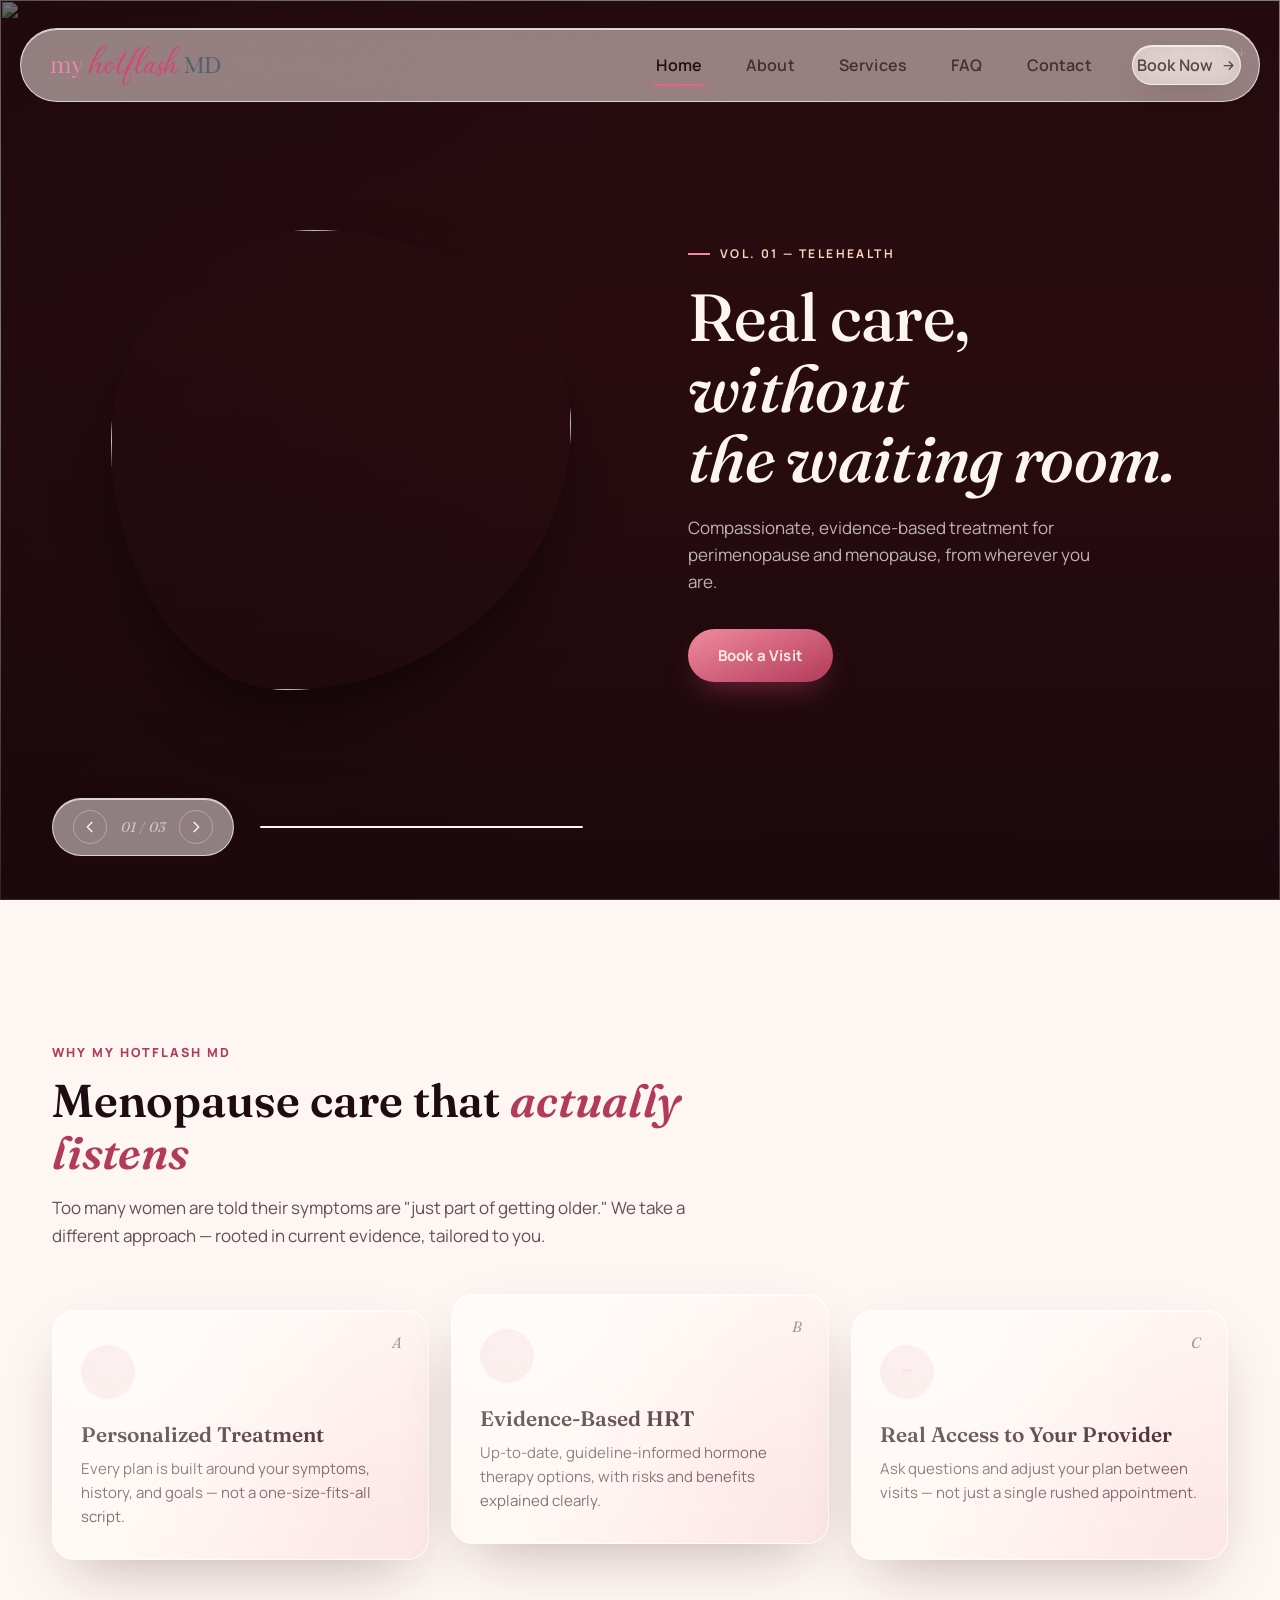
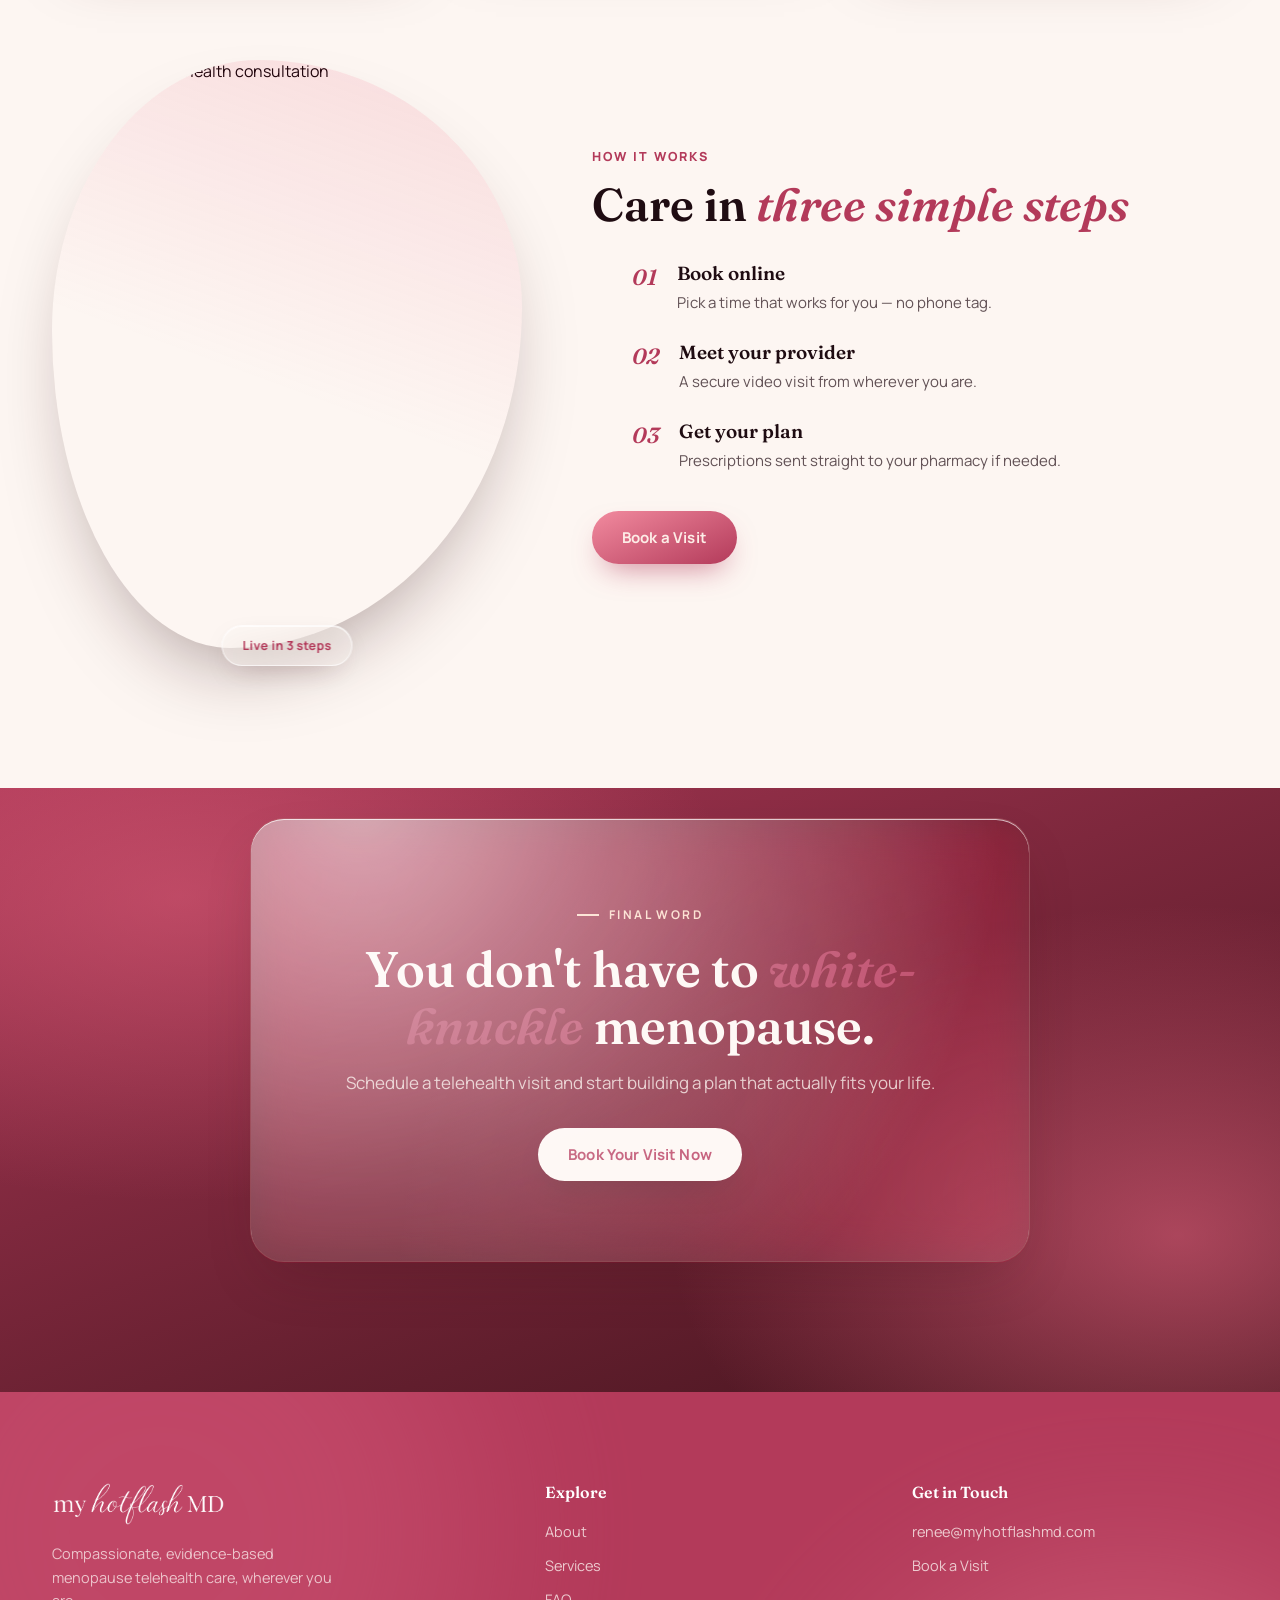
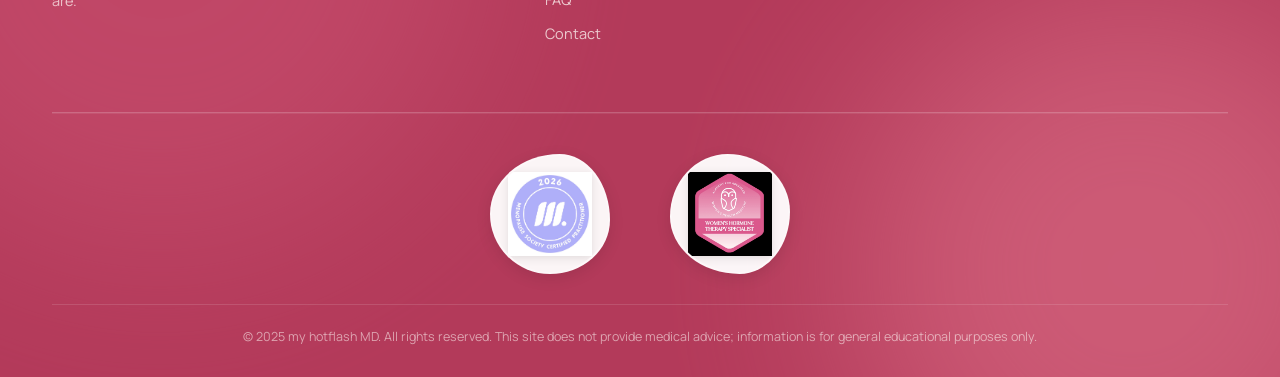
==== commit cab7ece0: "Replace image source with local profile image" ====
--- a/index.html
+++ b/index.html
@@ -178,7 +178,7 @@
   <div class="container story-grid">
     <div class="story-visual reveal">
       <div class="blob-shape">
-        <img src="https://images.unsplash.com/photo-1573496359142-b8d87734a5a2?w=600&h=750&fit=crop&crop=center" alt="Woman in a telehealth consultation" loading="lazy" />
+        <img src="https:assets/profile.jpeg" alt="Woman in a telehealth consultation" loading="lazy" />
       </div>
       <span class="story-tag glass-pill">Live in 3 steps</span>
     </div>
--- a/style.css
+++ b/style.css
@@ -1038,14 +1038,15 @@
   height: 120px;
   border-radius: 42% 58% 60% 40% / 50% 44% 56% 50%;
   overflow: hidden;
-  background: rgba(255, 255, 255, 0.15);
-  padding: 12px;
+  background: rgba(255, 255, 255, 0.95);
+  padding: 16px;
   display: flex;
   align-items: center;
   justify-content: center;
-  transition: transform .5s var(--ease), background .5s ease;
-  border: 2px solid rgba(255, 255, 255, 0.1);
+  transition: transform .5s var(--ease), background .5s ease, box-shadow .5s ease;
+  border: 2px solid rgba(255, 255, 255, 0.25);
   flex-shrink: 0;
+  box-shadow: 0 4px 15px rgba(0, 0, 0, 0.1);
 }
 
 .badge-blob:nth-child(1) {
@@ -1057,9 +1058,9 @@
 }
 
 .badge-blob:hover {
-  transform: translateY(-6px) rotate(-3deg);
-  background: rgba(255, 255, 255, 0.25);
-  border-color: rgba(255, 255, 255, 0.3);
+  transform: translateY(-6px) rotate(-3deg) scale(1.05);
+  background: rgba(255, 255, 255, 1);
+  border-color: rgba(255, 255, 255, 0.5);
   box-shadow: 0 12px 40px rgba(179, 58, 90, 0.3);
 }
 
@@ -1072,11 +1073,11 @@
   opacity: 0;
   transition: opacity 0.4s var(--ease);
   z-index: -1;
-  filter: blur(10px);
+  filter: blur(12px);
 }
 
 .badge-blob:hover::after {
-  opacity: 0.5;
+  opacity: 0.6;
 }
 
 .badge-blob img {
@@ -1085,6 +1086,7 @@
   object-fit: contain;
   display: block;
   transition: transform 0.5s var(--ease);
+  filter: drop-shadow(0 2px 4px rgba(0, 0, 0, 0.1));
 }
 
 .badge-blob:hover img {
@@ -1497,6 +1499,7 @@
   .badge-blob {
     width: 100px;
     height: 100px;
+    padding: 14px;
   }
 }
 
@@ -1578,7 +1581,7 @@
   .badge-blob {
     width: 80px;
     height: 80px;
-    padding: 8px;
+    padding: 10px;
   }
 
   .footer-brand img {
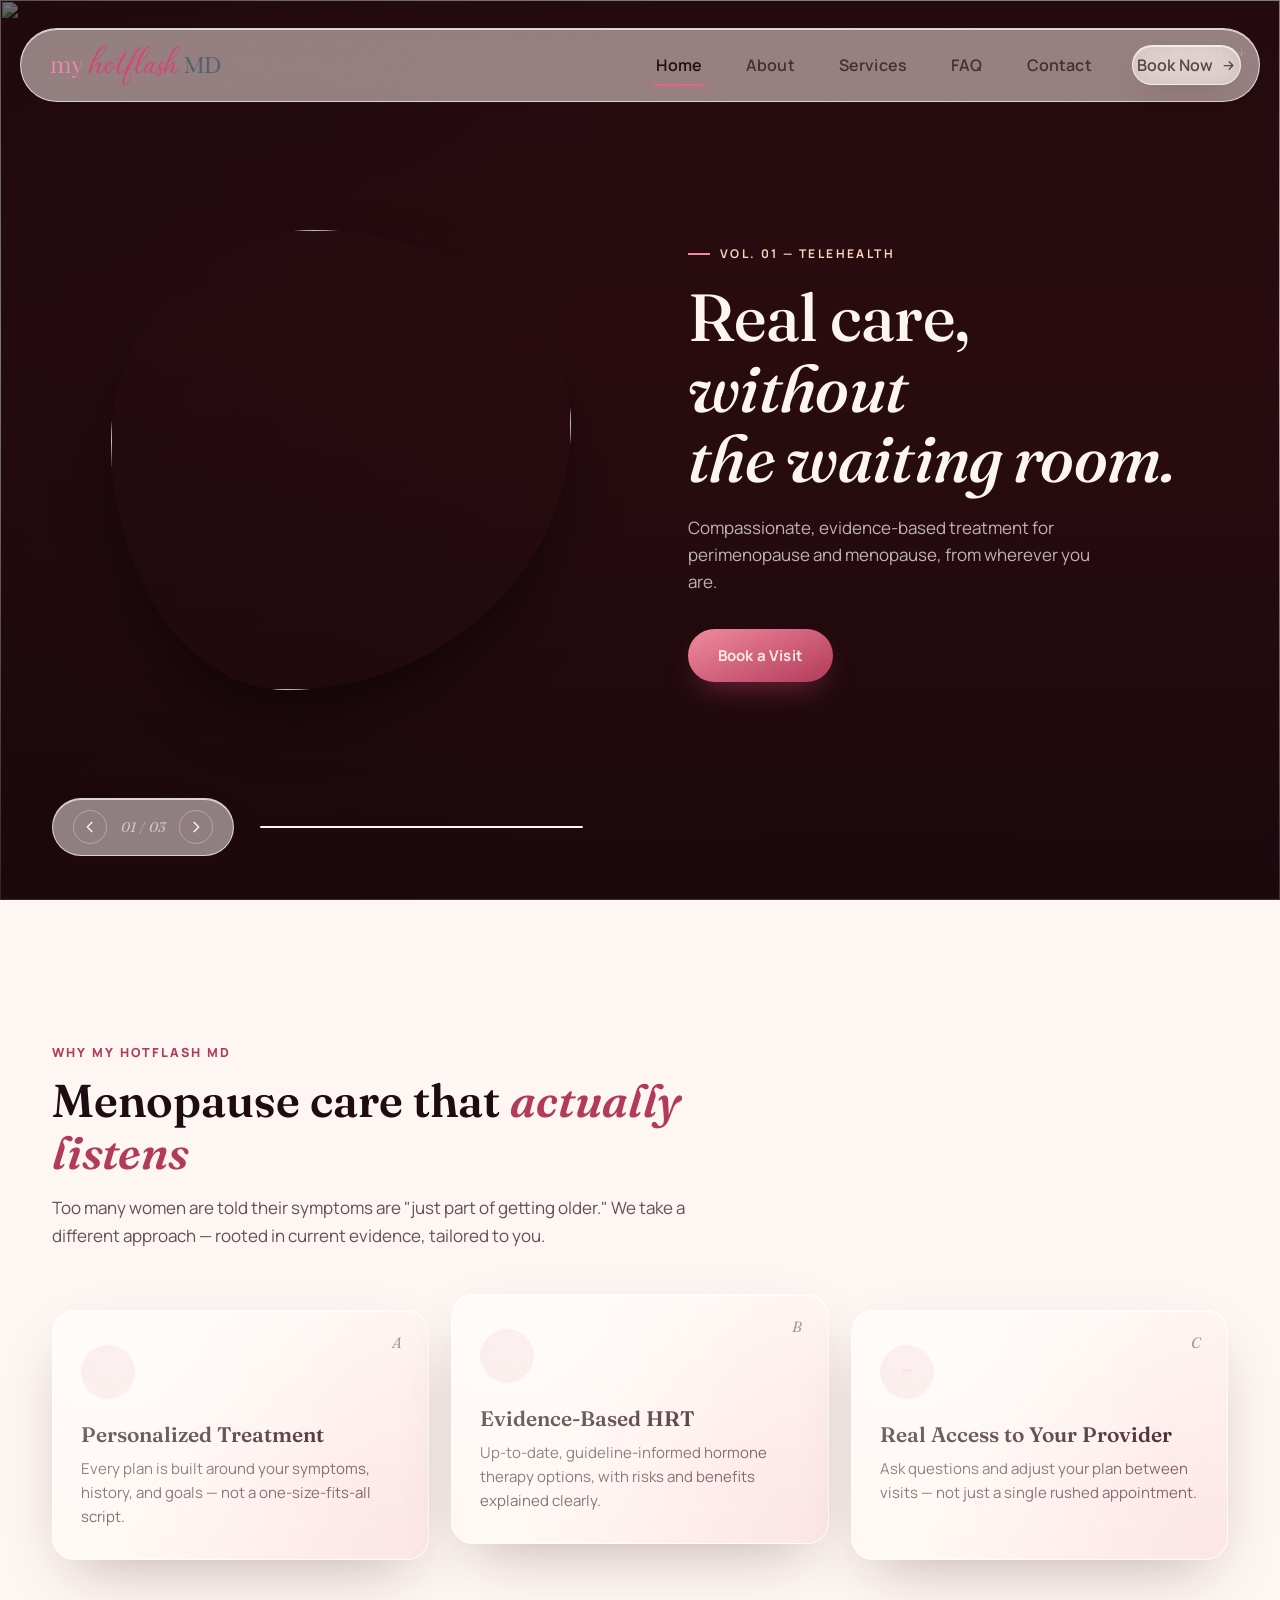
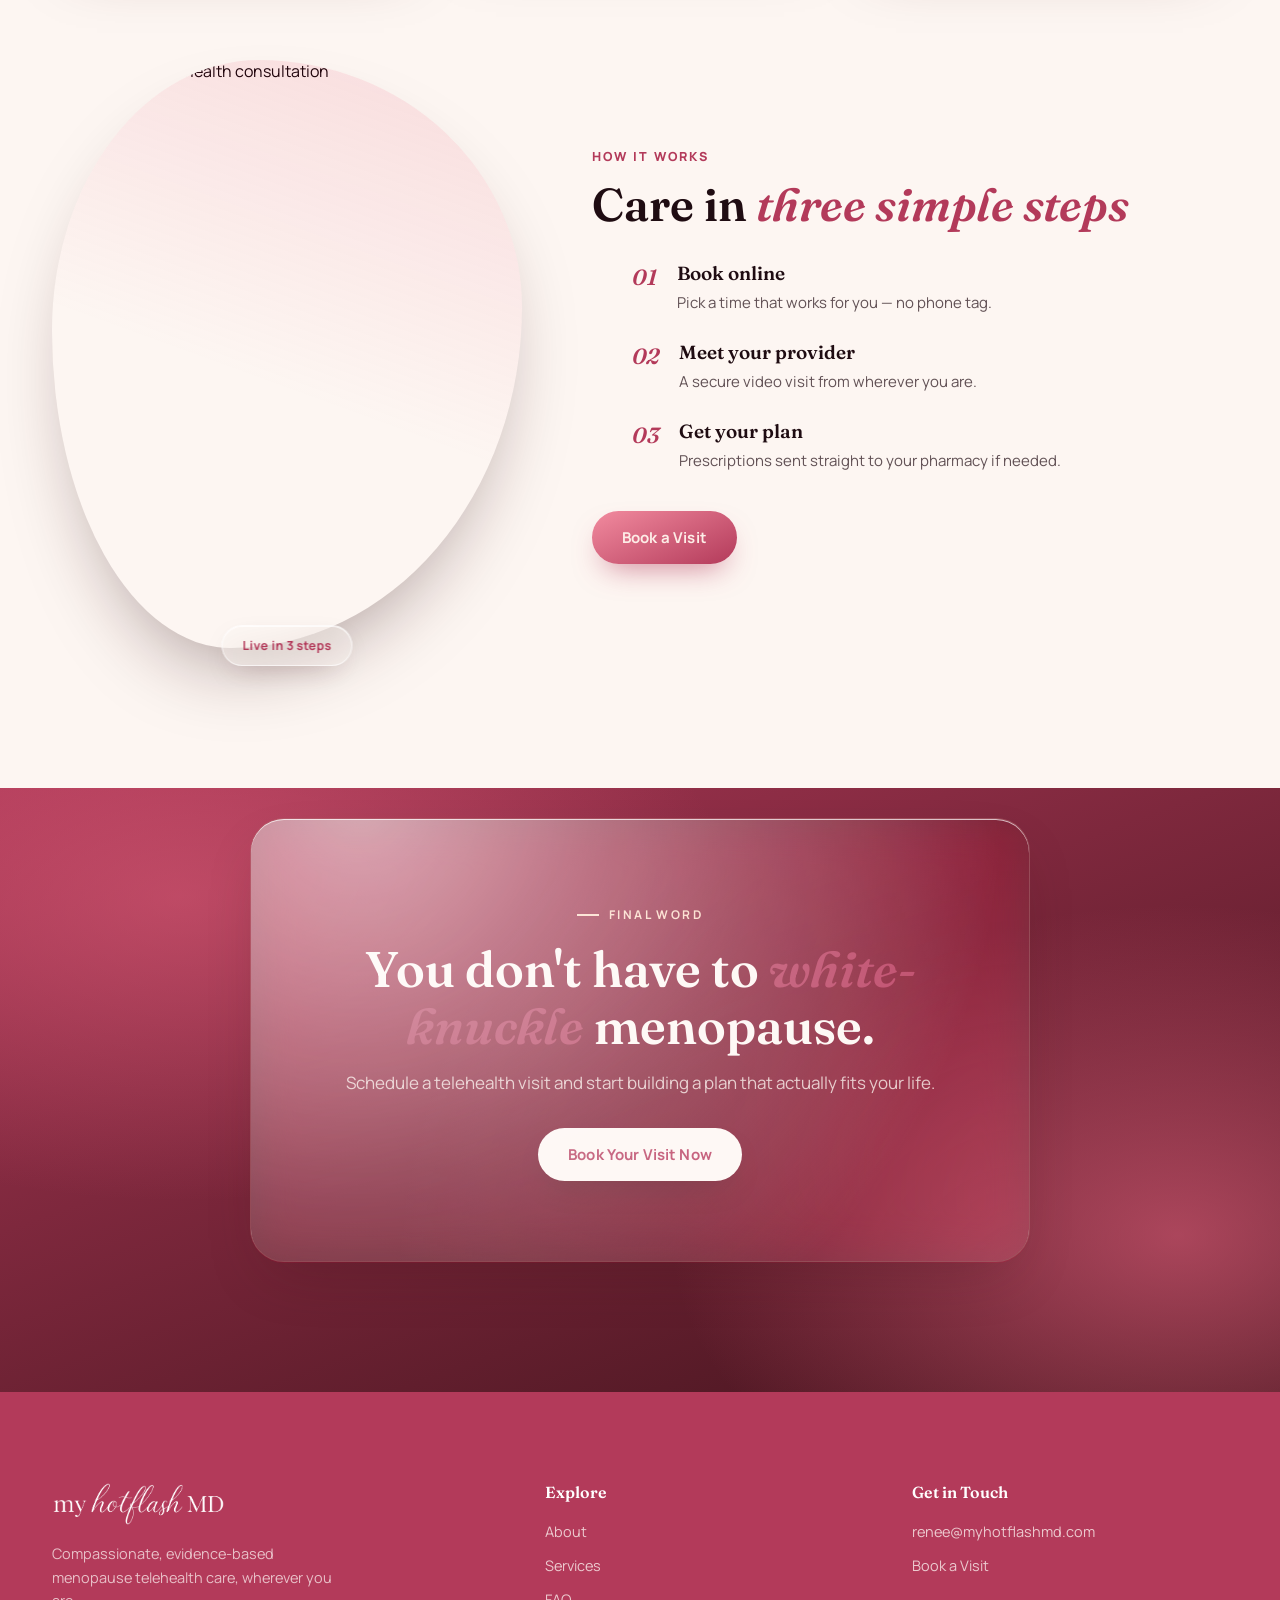
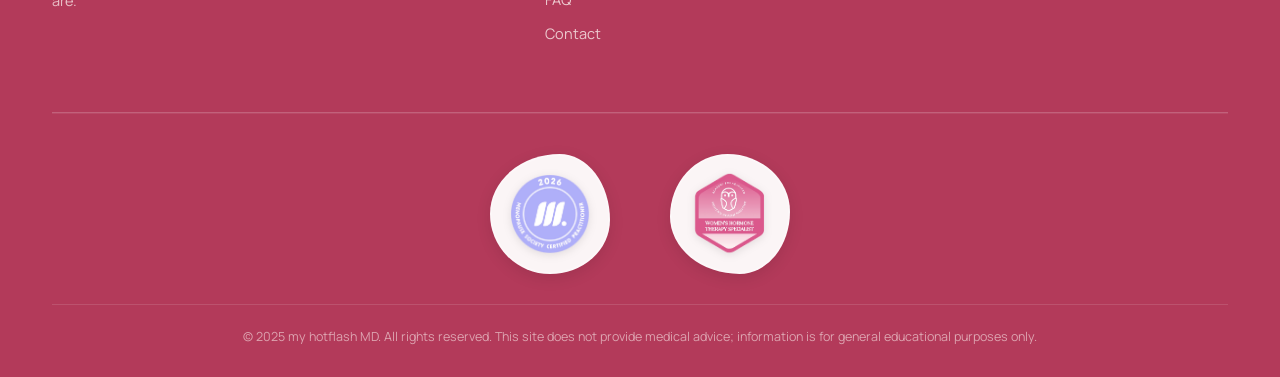
==== commit 87ec2710: "Remove footer background elements Removed unnecessary footer background elements." ====
--- a/index.html
+++ b/index.html
@@ -220,11 +220,6 @@
 
 <!-- ========== FOOTER - PINK THEME ========== -->
 <footer class="site-footer">
-  <div class="footer-blob-bg" aria-hidden="true">
-    <div class="blob"></div>
-    <div class="blob2"></div>
-  </div>
-
   <div class="container">
     <div class="footer-inner">
       <div class="footer-brand">
